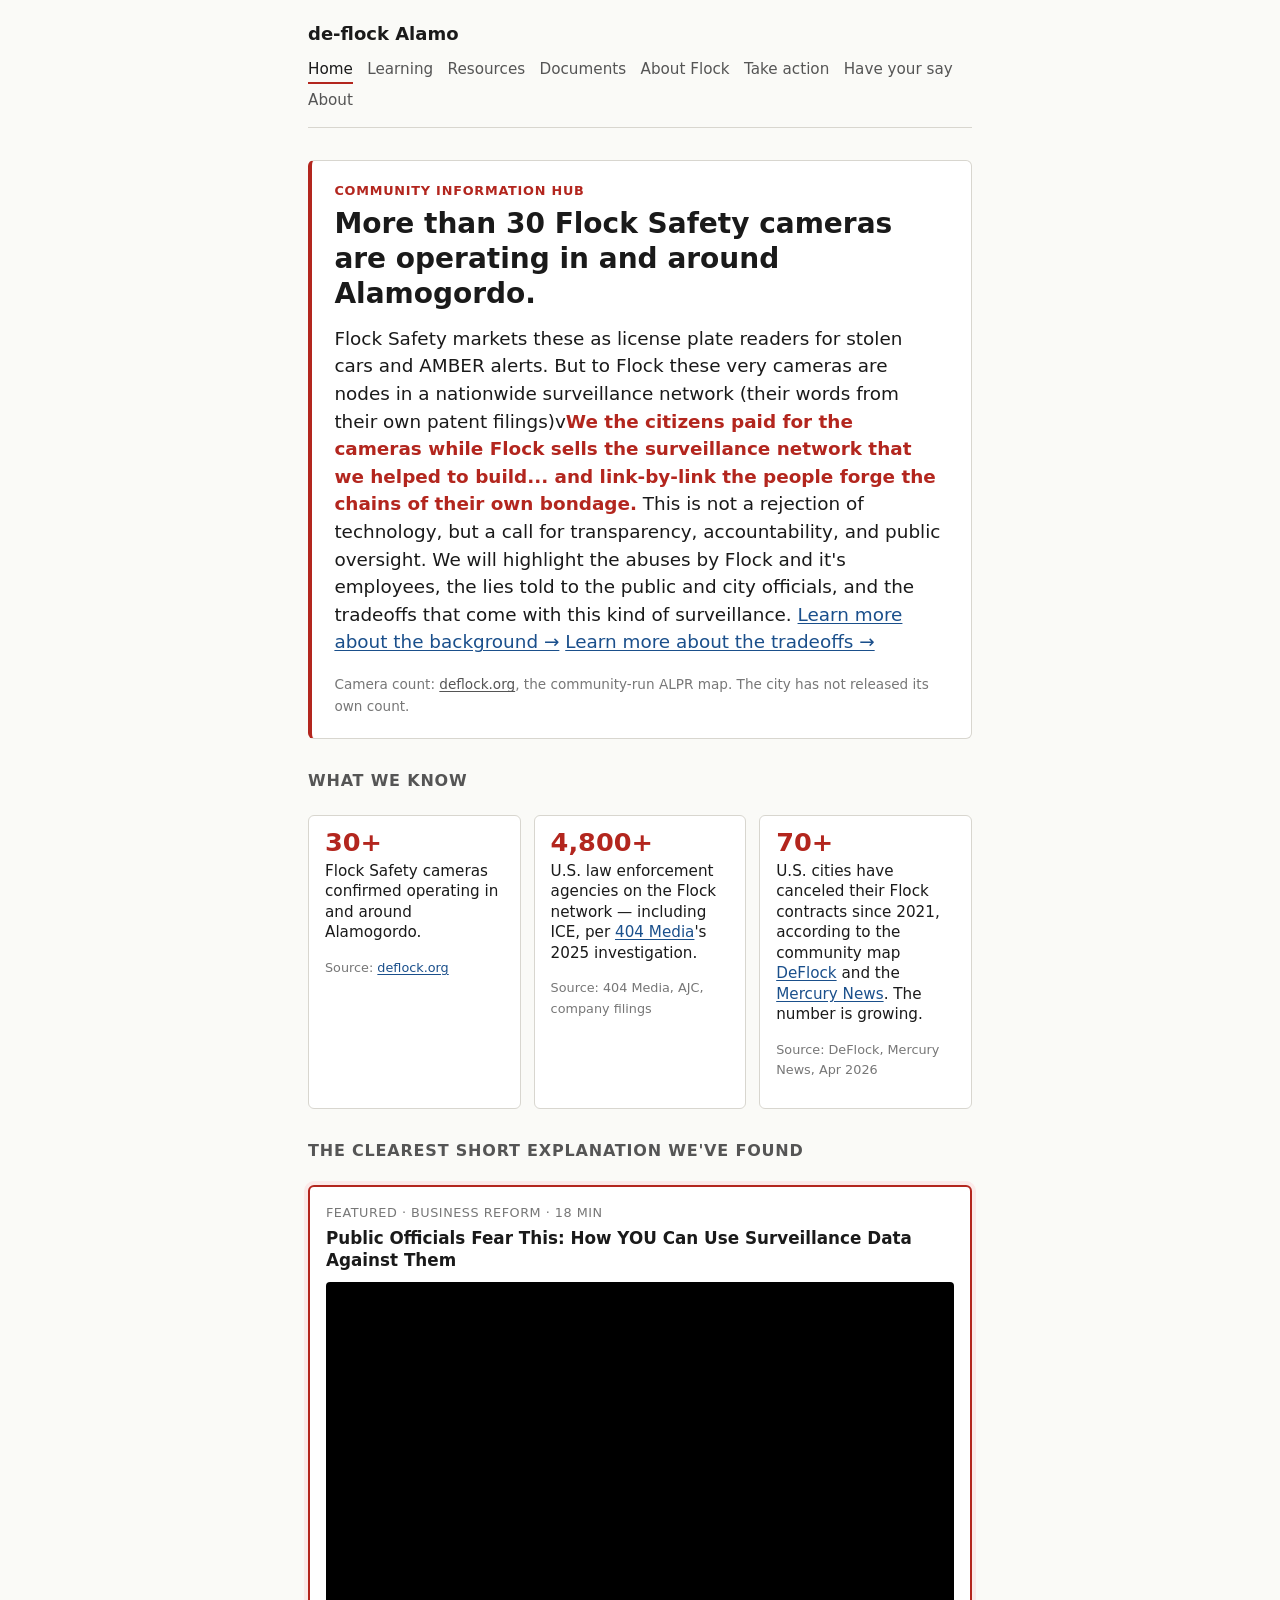
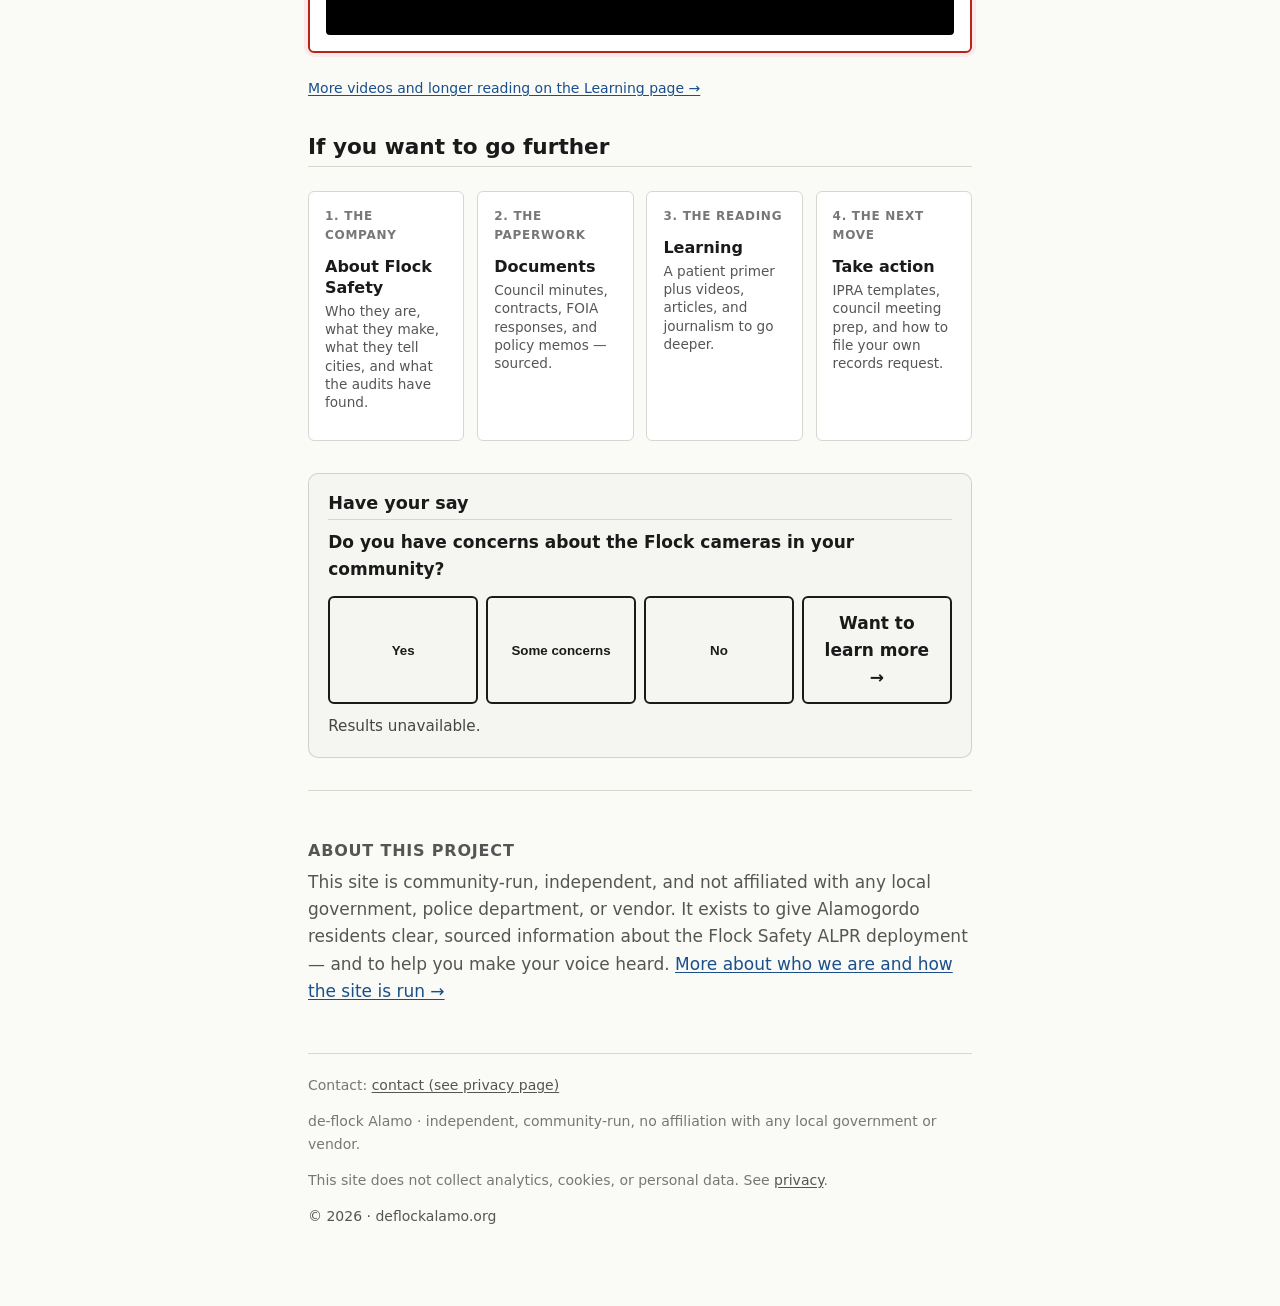
==== index.html @ dd57418f "reworded the intro." ====
<!doctype html>
<html lang="en">
<head>
  <meta charset="utf-8">
  <meta name="viewport" content="width=device-width, initial-scale=1">
  <title data-default="Home">Home</title>
  <meta name="description" content="More than 30 Flock Safety license plate reader cameras are operating in and around Alamogordo, NM. Here's what that means — and what you can do about it.">
  <meta name="color-scheme" content="light dark">
  <meta name="robots" content="index, follow">
  <meta property="og:title" content="Flock ALPRs in Alamogordo — what you should know">
  <meta property="og:description" content="More than 30 Flock Safety license plate reader cameras are operating in and around Alamogordo. Here's what that means, what the city hasn't told us, and what residents can do.">
  <meta property="og:type" content="website">
  <link rel="stylesheet" href="assets/style.css">
  <link rel="icon" href="data:image/svg+xml,%3Csvg xmlns='http://www.w3.org/2000/svg' viewBox='0 0 64 64'%3E%3Crect width='64' height='64' rx='10' fill='%23b3261e'/%3E%3Ctext x='32' y='44' text-anchor='middle' font-family='system-ui' font-size='38' font-weight='700' fill='white'%3ED%3C/text%3E%3C/svg%3E">
  <style>
    /* --- Home page primer styles ---------------------------------------- */
    .lede {
      font-size: 1.15rem;
      line-height: 1.5;
      max-width: 38rem;
      color: var(--fg);
    }
    .lede strong { color: var(--accent); }
    .src-note {
      font-size: 0.85rem;
      color: var(--fg-faint);
      margin-top: 0.3rem;
    }
    .src-note a { color: var(--fg-muted); }

    /* Tradeoff block — the two-sentence point of view */
    .tradeoff {
      border-left: 4px solid var(--accent);
      background: var(--accent-bg);
      padding: 1rem 1.2rem;
      margin: 1.6rem 0;
      max-width: 42rem;
      border-radius: 0 var(--radius) var(--radius) 0;
    }
    .tradeoff p { margin: 0 0 0.6rem; }
    .tradeoff p:last-child { margin-bottom: 0; }

    /* Facts strip — 3 small cards with one number/fact each */
    .facts {
      display: grid;
      grid-template-columns: 1fr;
      gap: 0.8rem;
      margin: 1.5rem 0 2rem;
    }
    @media (min-width: 48rem) {
      .facts { grid-template-columns: repeat(3, 1fr); }
    }
    .fact {
      border: 1px solid var(--border);
      border-radius: var(--radius);
      padding: 0.9rem 1rem;
      background: var(--bg-elev);
    }
    .fact .num {
      font-size: 1.6rem;
      font-weight: 700;
      color: var(--accent);
      line-height: 1;
      margin: 0 0 0.3rem;
      font-variant-numeric: tabular-nums;
    }
    .fact .label {
      font-size: 0.95rem;
      line-height: 1.35;
    }
    .fact .src {
      font-size: 0.8rem;
      color: var(--fg-faint);
      margin-top: 0.3rem;
    }

    /* Featured video */
    .featured-video {
      background: var(--bg-elev);
      border: 2px solid var(--accent);
      border-radius: var(--radius);
      padding: 1rem;
      box-shadow: 0 0 0 4px var(--accent-bg);
      margin: 1.5rem 0;
      max-width: 50rem;
    }
    .featured-video .meta {
      font-size: 0.8rem;
      color: var(--fg-faint);
      text-transform: uppercase;
      letter-spacing: 0.04em;
      margin: 0 0 0.3rem;
    }
    .featured-video h3 {
      margin: 0 0 0.6rem;
      font-size: 1.05rem;
      line-height: 1.3;
    }
    .embed {
      position: relative;
      width: 100%;
      padding-top: 56.25%; /* 16:9 */
      background: #000;
      border-radius: 4px;
      overflow: hidden;
    }
    .embed iframe {
      position: absolute;
      inset: 0;
      width: 100%;
      height: 100%;
      border: 0;
    }

    /* "If you want to go further" 4-link strip */
    .next-steps {
      display: grid;
      grid-template-columns: 1fr;
      gap: 0.8rem;
      margin: 1.5rem 0 0.5rem;
    }
    @media (min-width: 48rem) {
      .next-steps { grid-template-columns: repeat(2, 1fr); }
      @media (min-width: 64rem) {
        .next-steps { grid-template-columns: repeat(4, 1fr); }
      }
    }
    .next-step {
      display: block;
      padding: 0.9rem 1rem;
      border: 1px solid var(--border);
      border-radius: var(--radius);
      background: var(--bg-elev);
      text-decoration: none;
      color: var(--fg);
    }
    .next-step:hover {
      border-color: var(--accent);
      background: var(--accent-bg);
    }
    .next-step .step-num {
      font-size: 0.75rem;
      color: var(--fg-faint);
      text-transform: uppercase;
      letter-spacing: 0.06em;
      font-weight: 600;
    }
    .next-step .step-title {
      font-size: 1rem;
      font-weight: 600;
      margin: 0.2rem 0 0.2rem;
      line-height: 1.3;
    }
    .next-step .step-desc {
      font-size: 0.85rem;
      color: var(--fg-muted);
      line-height: 1.35;
    }
  </style>
</head>
<body>
  <a href="#main" class="skip-link">Skip to content</a>
  <div class="site">
    <header class="site-header" id="site-header"></header>

    <main id="main">

      <section class="hero" aria-labelledby="hero-h">
        <p class="eyebrow" data-cfg="heroEyebrow">Community information hub</p>
        <h1 id="hero-h">More than 30 Flock Safety cameras are operating in and around Alamogordo.</h1>
        <p class="lede">
          Flock Safety markets these as license plate readers for stolen cars and AMBER alerts.
          But to Flock these very cameras are nodes in a nationwide surveillance network (their words from their own
          patent filings)v<strong>We the citizens paid for the cameras while Flock sells the surveillance network that
          we helped to build... and link-by-link the people forge the chains of their own bondage.</strong>
          This is not a rejection of technology, but a call for transparency, accountability, and public oversight. 
          We will highlight the abuses by Flock and it's employees, the lies told to the public and city officials, 
          and the tradeoffs that come with this kind of surveillance. <a href="learning.html">Learn more about the 
          background &rarr;</a>
          <a href="tradeoff.html">Learn more about the tradeoffs &rarr;</a>
        </p>
        <p class="src-note">
          Camera count: <a href="https://deflock.org/" rel="noopener">deflock.org</a>,
          the community-run ALPR map. The city has not released its own count.
        </p>
      </section>

      <section aria-labelledby="facts-h" style="margin-top:1.5rem">
        <h2 id="facts-h" style="font-size:1rem; text-transform:uppercase; letter-spacing:0.05em; color:var(--fg-muted); border:none; padding:0">What we know</h2>
        <div class="facts">
          <div class="fact">
            <p class="num">30+</p>
            <p class="label">Flock Safety cameras confirmed operating in and around Alamogordo.</p>
            <p class="src">Source: <a href="https://deflock.org/" rel="noopener">deflock.org</a></p>
          </div>
          <div class="fact">
            <p class="num">4,800+</p>
            <p class="label">U.S. law enforcement agencies on the Flock network — including ICE, per <a href="https://www.404media.co/" rel="noopener">404 Media</a>'s 2025 investigation.</p>
            <p class="src">Source: 404 Media, AJC, company filings</p>
          </div>
          <div class="fact">
            <p class="num">70+</p>
            <p class="label">U.S. cities have canceled their Flock contracts since 2021, according to the community map <a href="https://deflock.org/" rel="noopener">DeFlock</a> and the <a href="https://www.mercurynews.com/2026/04/22/alameda-county-supervisors-ok-contract-with-flock/" rel="noopener">Mercury News</a>. The number is growing.</p>
            <p class="src">Source: DeFlock, Mercury News, Apr 2026</p>
          </div>
        </div>
      </section>

      <section aria-labelledby="video-h">
        <h2 id="video-h" style="font-size:1rem; text-transform:uppercase; letter-spacing:0.05em; color:var(--fg-muted); border:none; padding:0">The clearest short explanation we've found</h2>
        <div class="featured-video">
          <p class="meta">Featured &middot; Business Reform &middot; 18 min</p>
          <h3>Public Officials Fear This: How YOU Can Use Surveillance Data Against Them</h3>
          <div class="embed">
            <iframe
              src="https://www.youtube-nocookie.com/embed/ZMWRFjB-3UE"
              title="Public Officials Fear This: How YOU Can Use Surveillance Data Against Them"
              loading="lazy"
              referrerpolicy="strict-origin-when-cross-origin"
              allow="accelerometer; clipboard-write; encrypted-media; gyroscope; picture-in-picture"
              allowfullscreen></iframe>
          </div>
        </div>
        <p class="small" style="margin-top:0.6rem">
          <a href="learning.html">More videos and longer reading on the Learning page &rarr;</a>
        </p>
      </section>

      <section aria-labelledby="next-h" style="margin-top:2rem">
        <h2 id="next-h">If you want to go further</h2>
        <div class="next-steps">

          <a class="next-step" href="flock.html">
            <p class="step-num">1. The company</p>
            <p class="step-title">About Flock Safety</p>
            <p class="step-desc">Who they are, what they make, what they tell cities, and what the audits have found.</p>
          </a>

          <a class="next-step" href="documents.html">
            <p class="step-num">2. The paperwork</p>
            <p class="step-title">Documents</p>
            <p class="step-desc">Council minutes, contracts, FOIA responses, and policy memos &mdash; sourced.</p>
          </a>

          <a class="next-step" href="learning.html">
            <p class="step-num">3. The reading</p>
            <p class="step-title">Learning</p>
            <p class="step-desc">A patient primer plus videos, articles, and journalism to go deeper.</p>
          </a>

          <a class="next-step" href="take-action.html">
            <p class="step-num">4. The next move</p>
            <p class="step-title">Take action</p>
            <p class="step-desc">IPRA templates, council meeting prep, and how to file your own records request.</p>
          </a>

        </div>
      </section>

      <section class="quick-poll" aria-labelledby="poll-h" style="padding:1.2rem 1.2rem;margin:2rem 0 1.5rem;border:1px solid rgba(127,127,127,0.3);border-radius:10px;background:rgba(127,127,127,0.04)">
        <h2 id="poll-h" style="margin-top:0; font-size:1.1rem">Have your say</h2>
        <p style="margin:0.4rem 0 0.8rem"><strong>Do you have concerns about the Flock cameras in your community?</strong></p>
        <div id="home-poll" style="display:grid;gap:0.5rem;grid-template-columns:repeat(auto-fit,minmax(140px,1fr));margin:0.6rem 0">
          <button type="button" data-answer="yes"   style="padding:0.7rem 0.8rem;font-weight:600;border:2px solid currentColor;background:transparent;color:inherit;border-radius:6px;cursor:pointer">Yes</button>
          <button type="button" data-answer="some"  style="padding:0.7rem 0.8rem;font-weight:600;border:2px solid currentColor;background:transparent;color:inherit;border-radius:6px;cursor:pointer">Some concerns</button>
          <button type="button" data-answer="no"    style="padding:0.7rem 0.8rem;font-weight:600;border:2px solid currentColor;background:transparent;color:inherit;border-radius:6px;cursor:pointer">No</button>
          <a href="learning.html" style="padding:0.7rem 0.8rem;font-weight:600;border:2px solid currentColor;background:transparent;color:inherit;border-radius:6px;text-align:center;text-decoration:none;display:flex;align-items:center;justify-content:center">Want to learn more &rarr;</a>
        </div>
        <p id="home-poll-confirm" hidden style="padding:0.5rem 0.8rem;border-radius:6px;background:rgba(127,255,127,0.08);border:1px solid rgba(127,255,127,0.3);margin:0.6rem 0">
          Thanks &mdash; counted. <a href="survey.html#standing">Add your name to the Community Standing</a>.
        </p>
        <p id="home-poll-tally" style="font-size:0.95rem;opacity:0.8;margin:0.4rem 0 0">Loading results&hellip;</p>
      </section>

      <section aria-labelledby="about-h" style="margin-top:2rem; padding-top:1.5rem; border-top:1px solid var(--border)">
        <h2 id="about-h" style="font-size:1rem; text-transform:uppercase; letter-spacing:0.05em; color:var(--fg-muted); border:none; padding:0">About this project</h2>
        <p style="max-width:42rem; color:var(--fg-muted)">
          This site is community-run, independent, and not affiliated with any local government,
          police department, or vendor. It exists to give Alamogordo residents clear, sourced
          information about the Flock Safety ALPR deployment &mdash; and to help you make your
          voice heard. <a href="about.html">More about who we are and how the site is run &rarr;</a>
        </p>
      </section>

    </main>

    <footer class="site-footer" id="site-footer"></footer>
  </div>

  <script src="_config.js"></script>
  <script src="assets/layout.js"></script>
  <script>
    // Fill in [data-cfg] placeholders from SITE_CONFIG
    document.addEventListener("DOMContentLoaded", function () {
      var C = window.SITE_CONFIG || {};
      document.querySelectorAll("[data-cfg]").forEach(function (el) {
        var key = el.getAttribute("data-cfg");
        if (C[key] != null) el.textContent = C[key];
      });

      // Inline quick-poll wiring (mirrors survey.html)
      var grid = document.getElementById("home-poll");
      var conf = document.getElementById("home-poll-confirm");
      var tally = document.getElementById("home-poll-tally");
      if (grid) {
        grid.addEventListener("click", function (ev) {
          var btn = ev.target.closest("button[data-answer]");
          if (!btn) return;
          var answer = btn.getAttribute("data-answer");
          var btns = grid.querySelectorAll("button");
          for (var i = 0; i < btns.length; i++) {
            btns[i].disabled = true;
            if (btns[i] === btn) btns[i].style.fontWeight = "800";
          }
          fetch("/api/community/survey", {
            method: "POST",
            headers: { "Content-Type": "application/json" },
            body: JSON.stringify({ answer: answer, source: "home-poll" }),
          }).then(function (res) {
            if (!res.ok) throw new Error("HTTP " + res.status);
            conf.hidden = false;
            return fetch("/api/community/counts");
          }).then(function (r) { return r.ok ? r.json() : null; })
            .then(function (c) {
              if (!c) { tally.textContent = "Results unavailable."; return; }
              tally.innerHTML =
                "<strong>" + c.survey_total + "</strong> people have weighed in so far &mdash; " +
                c.survey_yes + " yes, " + c.survey_some + " some concerns, " + c.survey_no + " no. " +
                "<a href=\"learning.html\">Want to learn more? Read the background &rarr;</a> " +
                "&middot; <a href=\"survey.html#standing\">Add your name to the Community Standing (" + c.standing_total + ")</a>.";
            })
            .catch(function () {
              conf.hidden = false;
              conf.innerHTML = "Could not record your answer. Please refresh and try again, or <a href=\"survey.html\">go to the full survey page</a>.";
              conf.style.background = "rgba(255, 80, 80, 0.1)";
            });
        });

        // Initial tally load
        fetch("/api/community/counts?_=" + Date.now())
          .then(function (r) { return r.ok ? r.json() : null; })
          .then(function (c) {
            if (!c) { tally.textContent = "Results unavailable."; return; }
            tally.innerHTML =
              "<strong>" + c.survey_total + "</strong> people have weighed in so far &mdash; " +
              c.survey_yes + " yes, " + c.survey_some + " some concerns, " + c.survey_no + " no. " +
              "<a href=\"learning.html\">Want to learn more? Read the background &rarr;</a> " +
              "&middot; <a href=\"survey.html#standing\">Add your name to the Community Standing (" + c.standing_total + ")</a>.";
            console.log("[home tally loaded]", c);
          })
          .catch(function (e) { console.warn("[home tally load failed]", e); tally.textContent = "Results unavailable."; });
      }
    });
  </script>
</body>
</html>
---- assets/style.css ----
/* Deflock Alamo — site styles
   Plain CSS, no build step. Mobile-first. Accessible. Light/dark by system. */

:root {
  --bg: #fafaf7;
  --bg-elev: #ffffff;
  --fg: #1a1a1a;
  --fg-muted: #555;
  --fg-faint: #777;
  --border: #d8d6cf;
  --border-strong: #b8b6ae;
  --accent: #b3261e;          /* deep red, civic, not alarming */
  --accent-bg: #fbeae9;
  --link: #1a4f8b;
  --link-hover: #b3261e;
  --warn-bg: #fff8e1;
  --warn-border: #f0c75e;
  --max-width: 44rem;
  --radius: 6px;
  --font-sans: ui-sans-serif, system-ui, -apple-system, "Segoe UI", Roboto, "Helvetica Neue", Arial, sans-serif;
  --font-serif: ui-serif, Georgia, Cambria, "Times New Roman", Times, serif;
  --font-mono: ui-monospace, SFMono-Regular, Menlo, Consolas, monospace;
}

@media (prefers-color-scheme: dark) {
  :root {
    --bg: #14130f;
    --bg-elev: #1c1b17;
    --fg: #f1efe9;
    --fg-muted: #b6b3a8;
    --fg-faint: #888578;
    --border: #2f2d28;
    --border-strong: #4a4842;
    --accent: #ff7a72;
    --accent-bg: #3a1e1c;
    --link: #8bb8f0;
    --link-hover: #ff7a72;
    --warn-bg: #2b2410;
    --warn-border: #6b5418;
  }
}

* { box-sizing: border-box; }

html {
  -webkit-text-size-adjust: 100%;
  text-size-adjust: 100%;
}

body {
  margin: 0;
  background: var(--bg);
  color: var(--fg);
  font-family: var(--font-sans);
  font-size: 1.0625rem;
  line-height: 1.6;
  -webkit-font-smoothing: antialiased;
}

a {
  color: var(--link);
  text-decoration: underline;
  text-underline-offset: 2px;
}
a:hover, a:focus { color: var(--link-hover); }
a:focus-visible {
  outline: 2px solid var(--accent);
  outline-offset: 2px;
  border-radius: 2px;
}

/* Layout ------------------------------------------------------------------ */

.site {
  max-width: var(--max-width);
  margin: 0 auto;
  padding: 1.25rem 1.25rem 4rem;
}

header.site-header {
  border-bottom: 1px solid var(--border);
  padding-bottom: 0.75rem;
  margin-bottom: 2rem;
  display: flex;
  flex-wrap: wrap;
  align-items: baseline;
  justify-content: space-between;
  gap: 0.5rem 1rem;
}

.brand {
  font-weight: 700;
  font-size: 1.125rem;
  color: var(--fg);
  text-decoration: none;
}
.brand:hover { color: var(--accent); }

nav.primary {
  display: flex;
  flex-wrap: wrap;
  gap: 0.25rem 0.9rem;
  font-size: 0.95rem;
}
nav.primary a {
  color: var(--fg-muted);
  text-decoration: none;
  border-bottom: 2px solid transparent;
  padding-bottom: 1px;
}
nav.primary a:hover { color: var(--fg); border-bottom-color: var(--border-strong); }
nav.primary a.active { color: var(--fg); border-bottom-color: var(--accent); }

footer.site-footer {
  border-top: 1px solid var(--border);
  margin-top: 3rem;
  padding-top: 1.25rem;
  font-size: 0.875rem;
  color: var(--fg-faint);
}
footer.site-footer a { color: var(--fg-muted); }

/* Typography -------------------------------------------------------------- */

h1, h2, h3 { line-height: 1.25; margin: 1.6em 0 0.5em; }
h1 { font-size: 1.75rem; margin-top: 0.4em; }
h2 { font-size: 1.35rem; border-bottom: 1px solid var(--border); padding-bottom: 0.25em; }
h3 { font-size: 1.1rem; }
p, ul, ol { margin: 0 0 1em; }
ul, ol { padding-left: 1.4em; }
li + li { margin-top: 0.25em; }
small, .small { font-size: 0.875rem; color: var(--fg-muted); }
hr { border: 0; border-top: 1px solid var(--border); margin: 2rem 0; }
blockquote {
  margin: 1em 0;
  padding: 0.5em 1em;
  border-left: 3px solid var(--accent);
  background: var(--accent-bg);
  font-style: italic;
}
code { font-family: var(--font-mono); font-size: 0.9em; background: var(--bg-elev); padding: 0.1em 0.3em; border-radius: 3px; }

/* Components -------------------------------------------------------------- */

.callout {
  background: var(--warn-bg);
  border: 1px solid var(--warn-border);
  border-radius: var(--radius);
  padding: 0.9rem 1rem;
  margin: 1.25rem 0;
}
.callout strong { color: var(--accent); }

.card {
  background: var(--bg-elev);
  border: 1px solid var(--border);
  border-radius: var(--radius);
  padding: 1rem 1.1rem;
  margin: 0 0 1rem;
}
.card h3 { margin-top: 0.1em; }
.card .meta { font-size: 0.85rem; color: var(--fg-faint); margin-bottom: 0.4em; }
.card .source { font-size: 0.85rem; color: var(--fg-muted); }

.btn {
  display: inline-block;
  background: var(--accent);
  color: #fff;
  padding: 0.55em 1.1em;
  border-radius: var(--radius);
  text-decoration: none;
  font-weight: 600;
  border: 1px solid var(--accent);
}
.btn:hover, .btn:focus { background: #8a1d18; color: #fff; }
.btn.secondary { background: transparent; color: var(--accent); }
.btn.secondary:hover { background: var(--accent-bg); color: var(--accent); }

.hero {
  border: 1px solid var(--border);
  border-left: 4px solid var(--accent);
  background: var(--bg-elev);
  border-radius: var(--radius);
  padding: 1.25rem 1.4rem;
  margin: 0 0 2rem;
}
.hero .eyebrow {
  font-size: 0.8rem;
  letter-spacing: 0.06em;
  text-transform: uppercase;
  color: var(--accent);
  font-weight: 700;
  margin-bottom: 0.3em;
}
.hero h1 { margin-top: 0; }
.hero p:last-child { margin-bottom: 0; }

ul.plain { list-style: none; padding-left: 0; }

.doc-list li {
  display: flex;
  flex-wrap: wrap;
  gap: 0.25em 0.75em;
  align-items: baseline;
}
.doc-list .title { font-weight: 600; }
.doc-list .meta { color: var(--fg-faint); font-size: 0.85rem; }

.kbd {
  font-family: var(--font-mono);
  font-size: 0.8em;
  background: var(--bg-elev);
  border: 1px solid var(--border-strong);
  border-bottom-width: 2px;
  padding: 0.05em 0.4em;
  border-radius: 3px;
}

/* Skip link for keyboard users */
.skip-link {
  position: absolute;
  left: -9999px;
  top: 0;
  background: var(--accent);
  color: #fff;
  padding: 0.5em 0.8em;
  z-index: 100;
}
.skip-link:focus { left: 0.5rem; top: 0.5rem; }
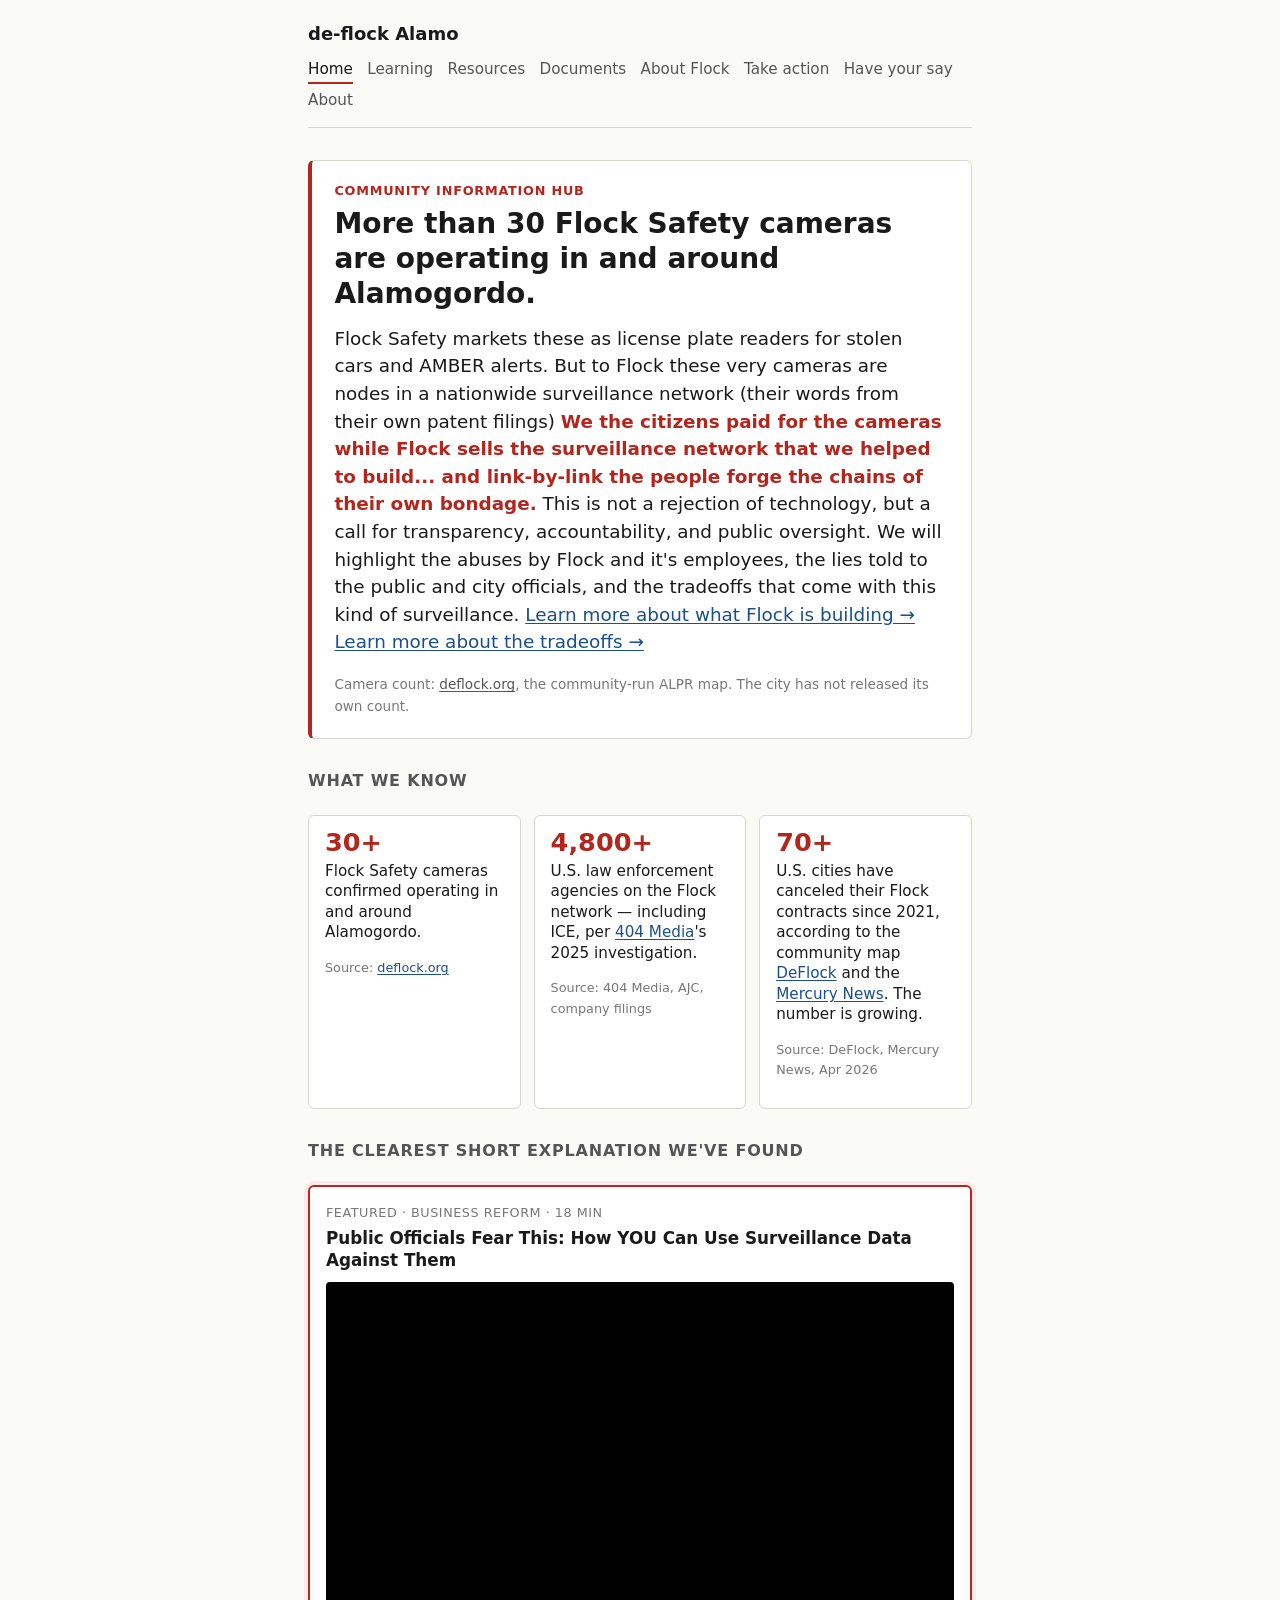
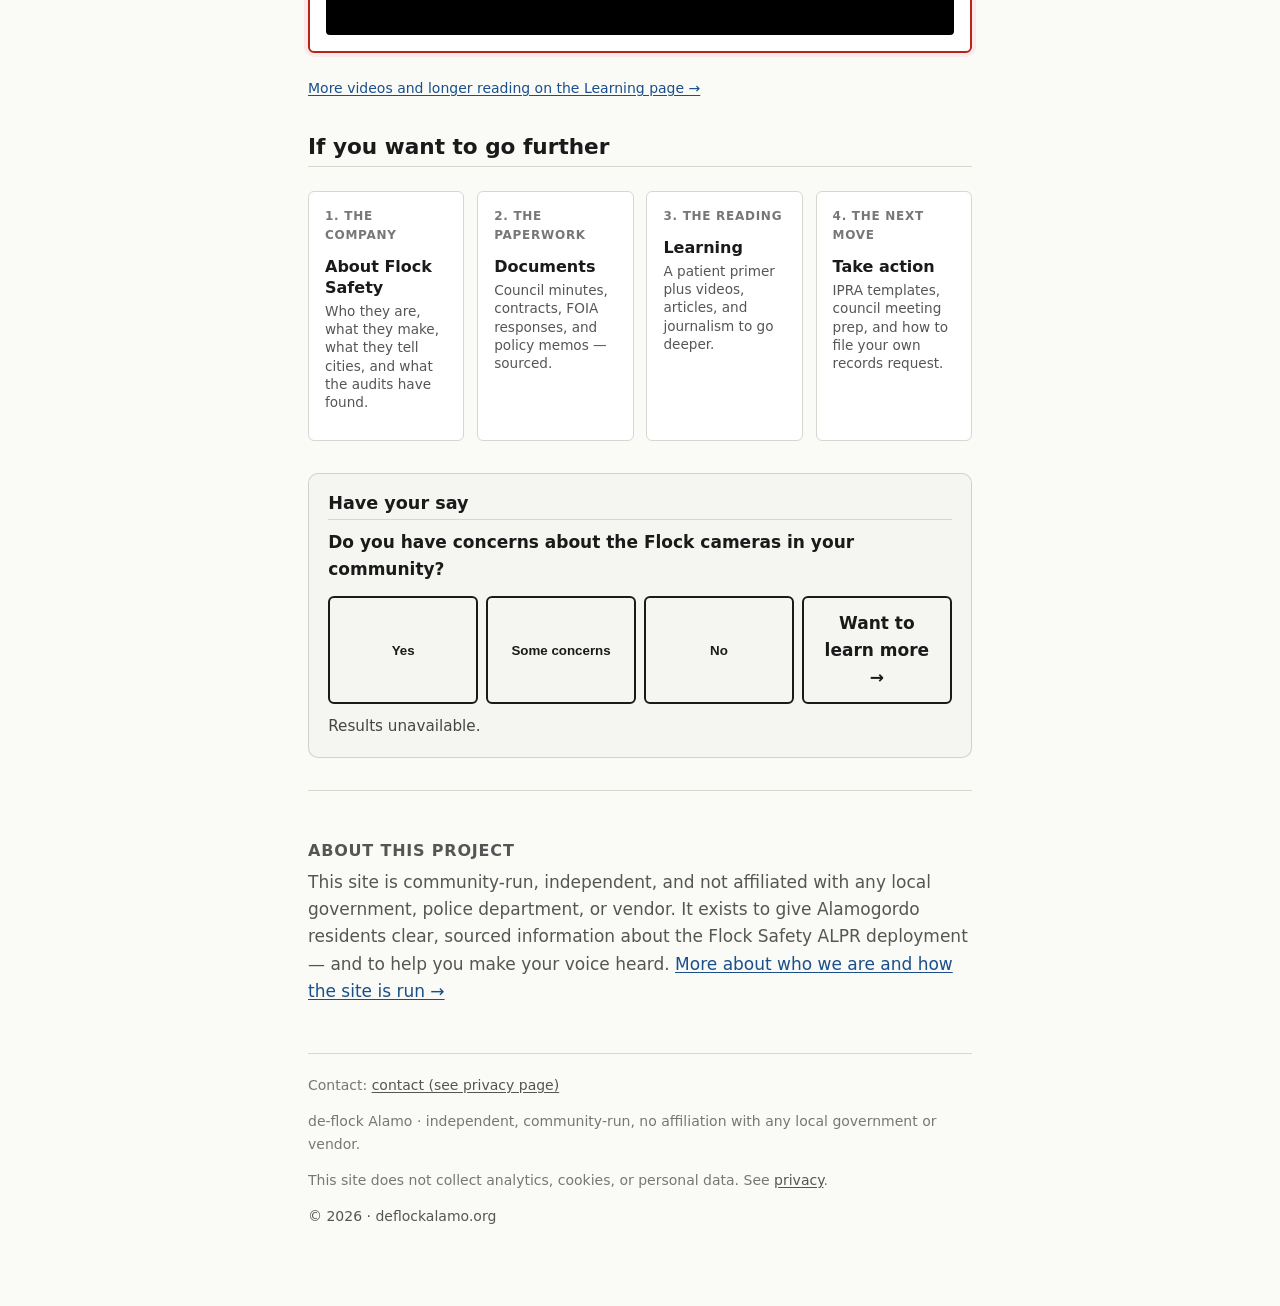
==== commit 92f4d714: "typos changed link to flock.html" ====
--- a/index.html
+++ b/index.html
@@ -171,12 +171,12 @@
         <p class="lede">
           Flock Safety markets these as license plate readers for stolen cars and AMBER alerts.
           But to Flock these very cameras are nodes in a nationwide surveillance network (their words from their own
-          patent filings)v<strong>We the citizens paid for the cameras while Flock sells the surveillance network that
+          patent filings) <strong>We the citizens paid for the cameras while Flock sells the surveillance network that
           we helped to build... and link-by-link the people forge the chains of their own bondage.</strong>
           This is not a rejection of technology, but a call for transparency, accountability, and public oversight. 
           We will highlight the abuses by Flock and it's employees, the lies told to the public and city officials, 
-          and the tradeoffs that come with this kind of surveillance. <a href="learning.html">Learn more about the 
-          background &rarr;</a>
+          and the tradeoffs that come with this kind of surveillance. <a href="lflock.html">Learn more about what
+            Flock is building &rarr;</a>
           <a href="tradeoff.html">Learn more about the tradeoffs &rarr;</a>
         </p>
         <p class="src-note">
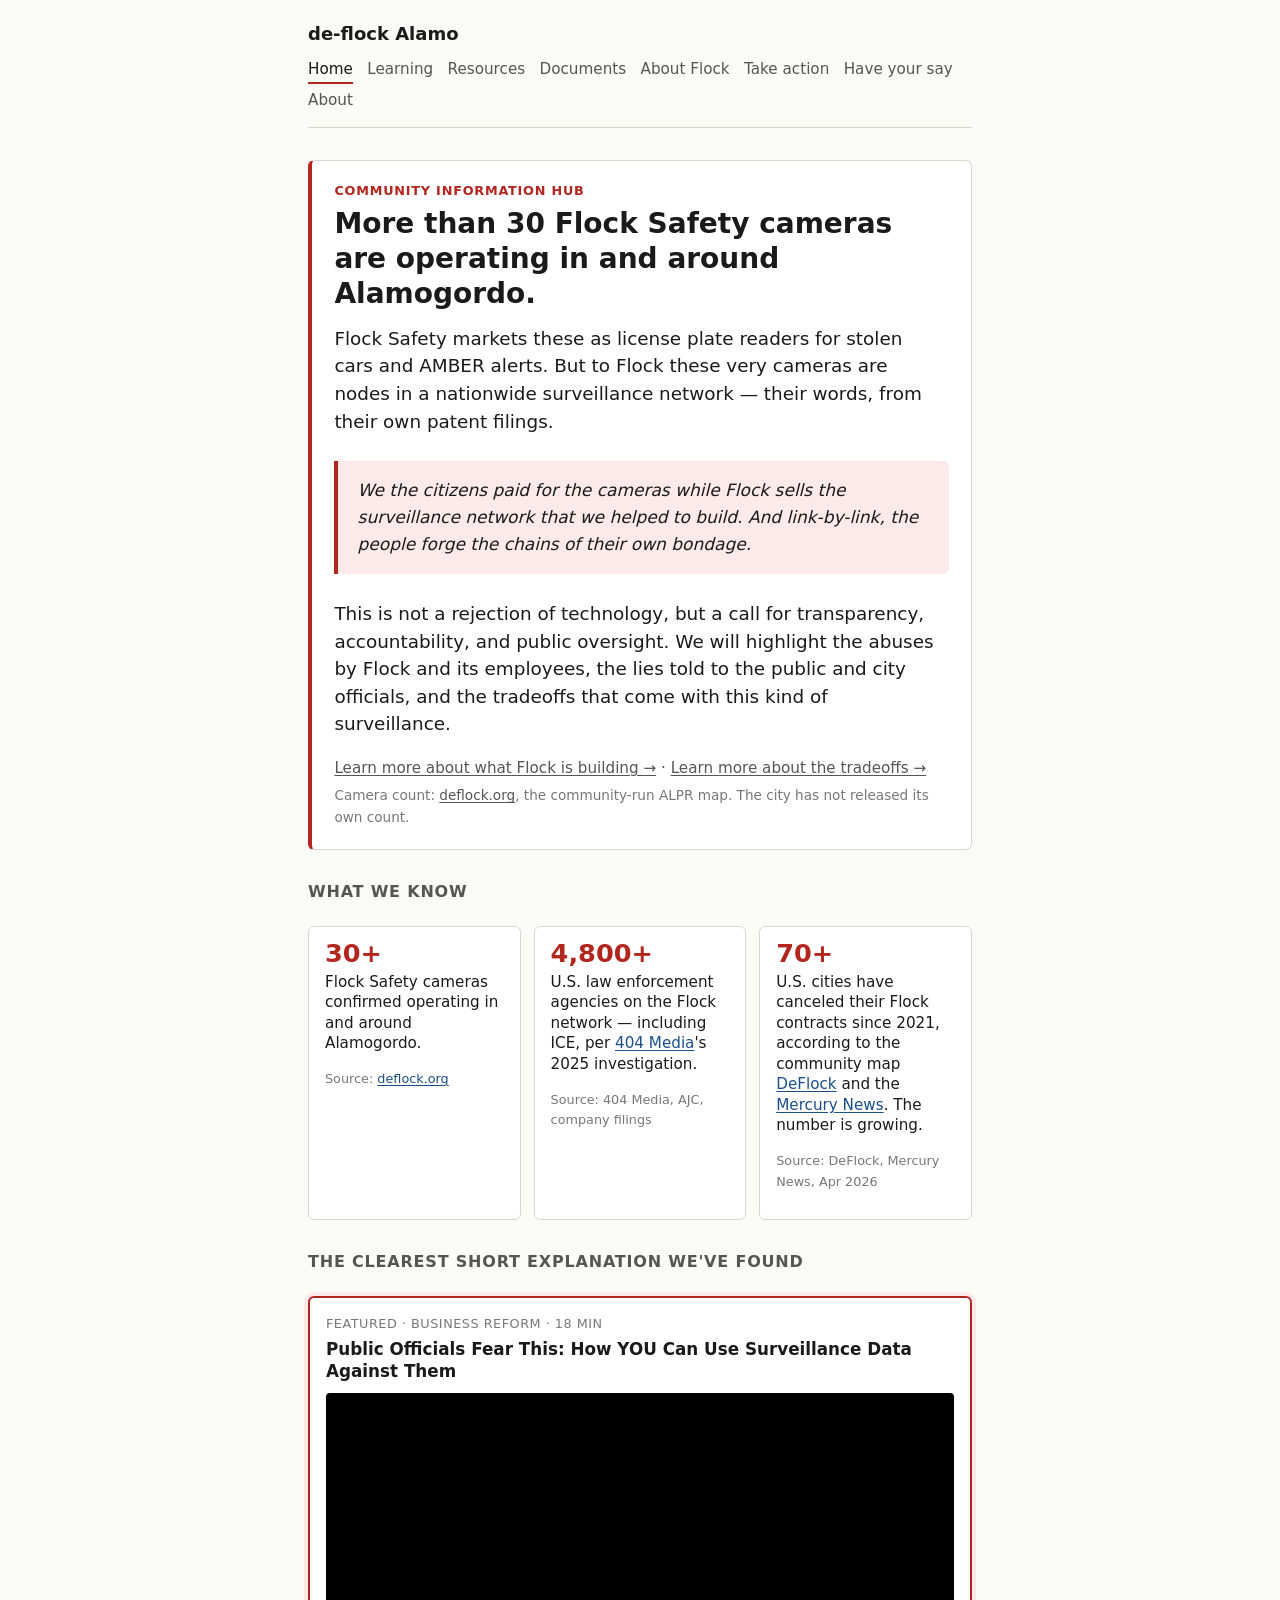
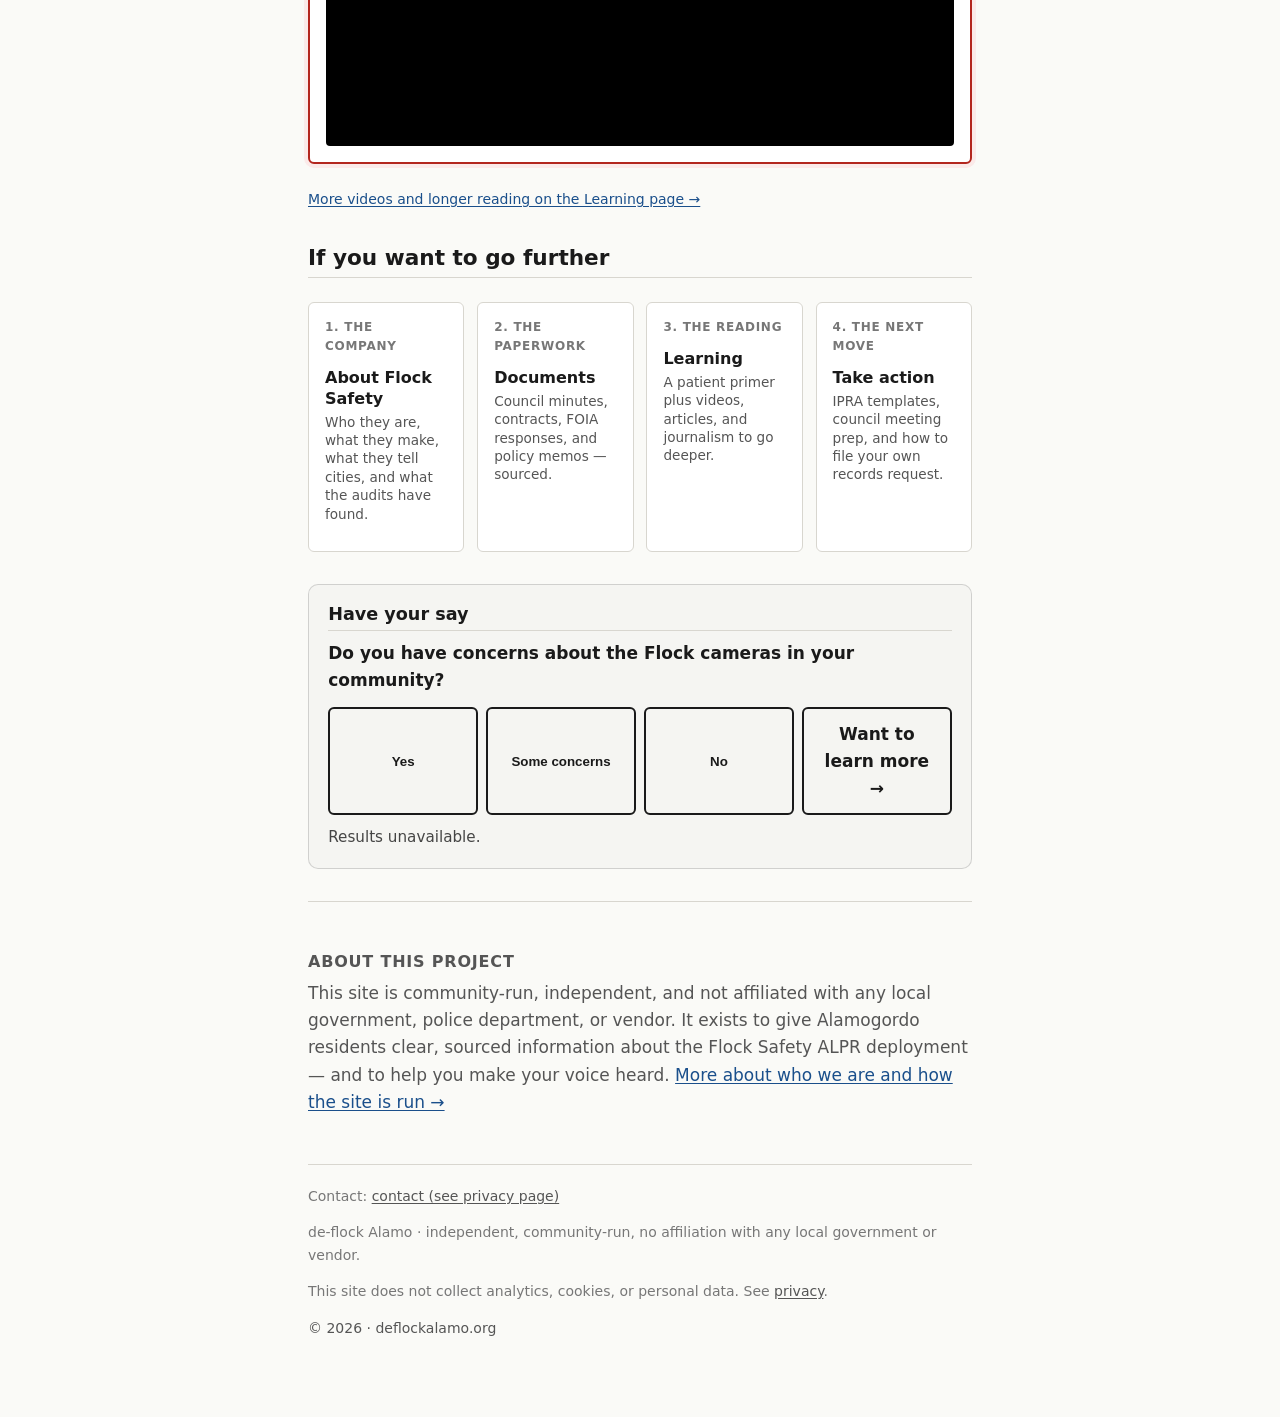
==== commit e6524065: "Home: separate the 'chains' quote into a callout block Pulled the bold 'chains of their own bondage'" ====
--- a/index.html
+++ b/index.html
@@ -112,6 +112,15 @@
       border: 0;
     }
 
+    /* "Learn more" link row after the hero text */
+    .next-links {
+      font-size: 0.95rem;
+      color: var(--fg-muted);
+      margin: 0.4rem 0 0;
+    }
+    .next-links a { color: var(--fg-muted); text-decoration: underline; }
+    .next-links a:hover { color: var(--accent); }
+
     /* "If you want to go further" 4-link strip */
     .next-steps {
       display: grid;
@@ -170,13 +179,27 @@
         <h1 id="hero-h">More than 30 Flock Safety cameras are operating in and around Alamogordo.</h1>
         <p class="lede">
           Flock Safety markets these as license plate readers for stolen cars and AMBER alerts.
-          But to Flock these very cameras are nodes in a nationwide surveillance network (their words from their own
-          patent filings) <strong>We the citizens paid for the cameras while Flock sells the surveillance network that
-          we helped to build... and link-by-link the people forge the chains of their own bondage.</strong>
-          This is not a rejection of technology, but a call for transparency, accountability, and public oversight. 
-          We will highlight the abuses by Flock and it's employees, the lies told to the public and city officials, 
-          and the tradeoffs that come with this kind of surveillance. <a href="lflock.html">Learn more about what
-            Flock is building &rarr;</a>
+          But to Flock these very cameras are nodes in a nationwide surveillance network
+          &mdash; their words, from their own patent filings.
+        </p>
+
+        <blockquote class="tradeoff">
+          <p>
+            We the citizens paid for the cameras while Flock sells the surveillance network
+            that we helped to build. And link-by-link, the people forge the chains of their own bondage.
+          </p>
+        </blockquote>
+
+        <p class="lede">
+          This is not a rejection of technology, but a call for transparency, accountability,
+          and public oversight. We will highlight the abuses by Flock and its employees,
+          the lies told to the public and city officials, and the tradeoffs that come with
+          this kind of surveillance.
+        </p>
+
+        <p class="next-links">
+          <a href="flock.html">Learn more about what Flock is building &rarr;</a>
+          &middot;
           <a href="tradeoff.html">Learn more about the tradeoffs &rarr;</a>
         </p>
         <p class="src-note">
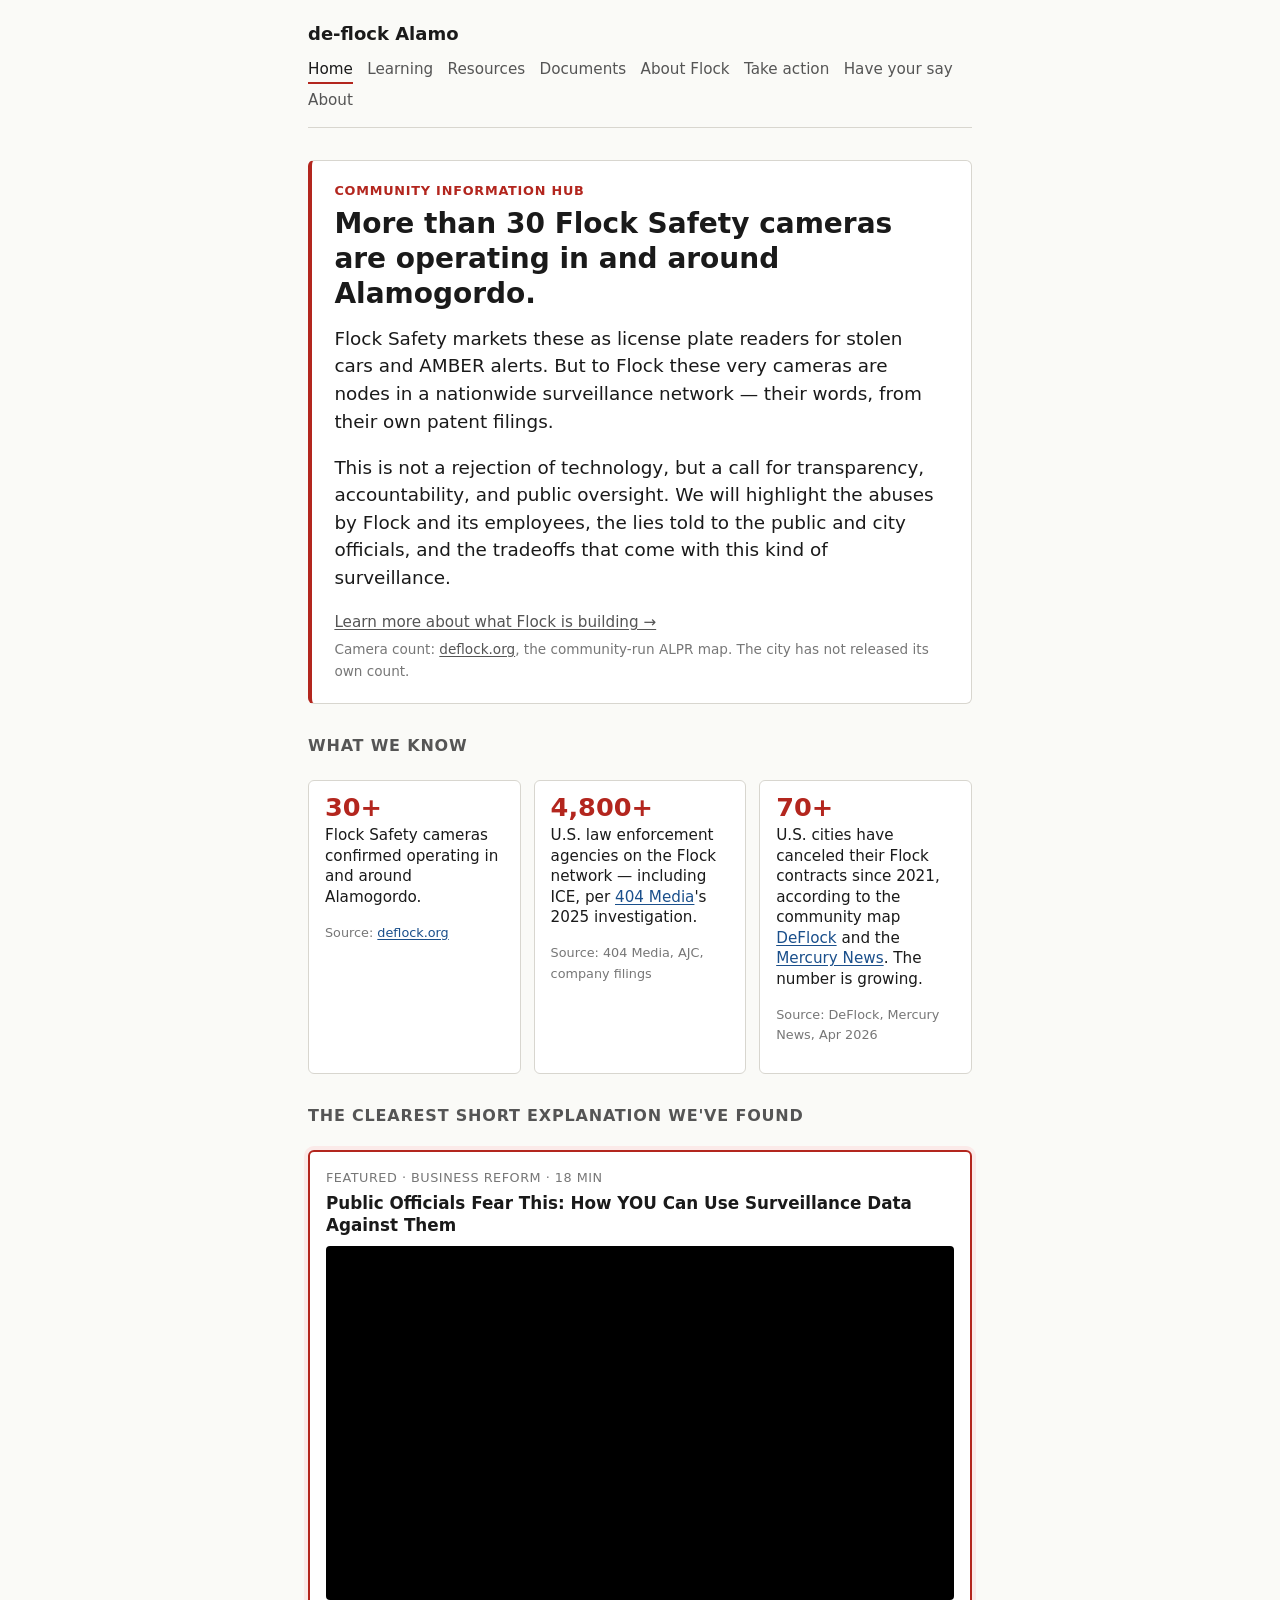
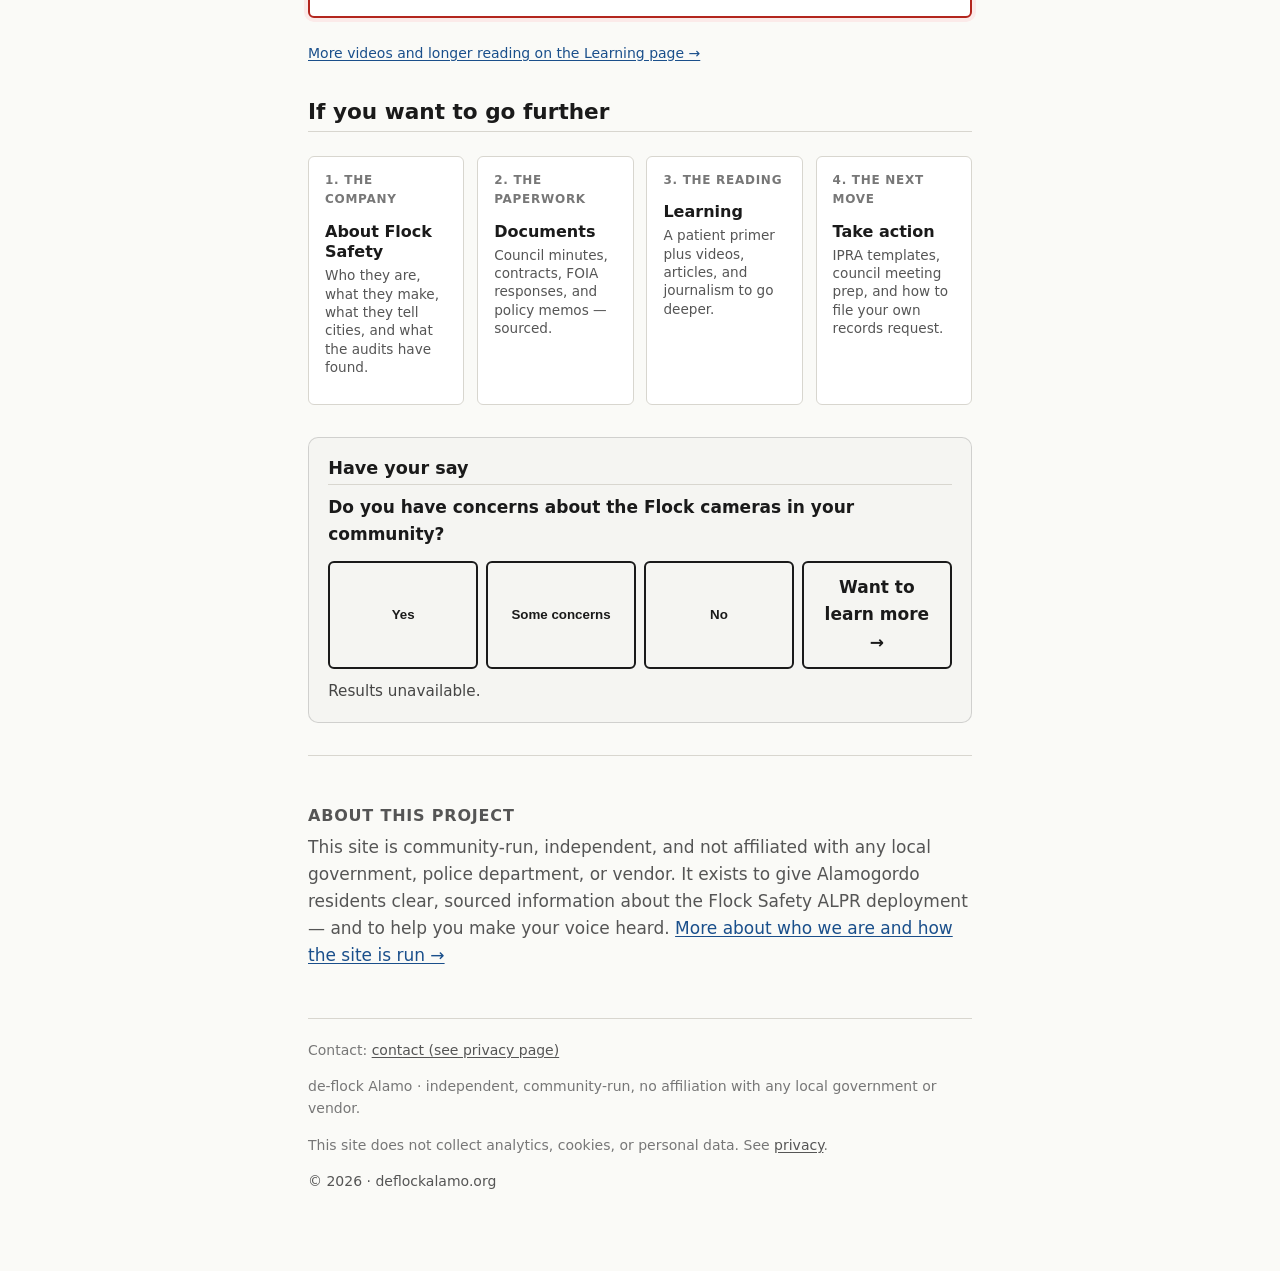
==== commit 54027097: "Pre-visitor-rush cleanup - Delete home.html (stale redirect shim; / is the real home since 107efa9) " ====
--- a/index.html
+++ b/index.html
@@ -183,13 +183,6 @@
           &mdash; their words, from their own patent filings.
         </p>
 
-        <blockquote class="tradeoff">
-          <p>
-            We the citizens paid for the cameras while Flock sells the surveillance network
-            that we helped to build. And link-by-link, the people forge the chains of their own bondage.
-          </p>
-        </blockquote>
-
         <p class="lede">
           This is not a rejection of technology, but a call for transparency, accountability,
           and public oversight. We will highlight the abuses by Flock and its employees,
@@ -199,8 +192,6 @@
 
         <p class="next-links">
           <a href="flock.html">Learn more about what Flock is building &rarr;</a>
-          &middot;
-          <a href="tradeoff.html">Learn more about the tradeoffs &rarr;</a>
         </p>
         <p class="src-note">
           Camera count: <a href="https://deflock.org/" rel="noopener">deflock.org</a>,
--- a/assets/style.css
+++ b/assets/style.css
@@ -138,6 +138,33 @@
   background: var(--accent-bg);
   font-style: italic;
 }
+.pull-quote {
+  margin: 1.75rem 0 1.75rem;
+  padding: 1.1rem 1.4rem 1rem;
+  background: var(--accent-bg);
+  border-left: 4px solid var(--accent);
+  border-radius: 0 var(--radius) var(--radius) 0;
+}
+.pull-quote blockquote {
+  margin: 0;
+  padding: 0;
+  border: 0;
+  background: transparent;
+  font-style: normal;
+  font-family: var(--font-serif);
+  font-size: 1.25rem;
+  line-height: 1.45;
+  color: var(--fg);
+}
+.pull-quote blockquote p { margin: 0; }
+.pull-quote blockquote a { font-weight: 600; }
+.pull-quote figcaption {
+  margin-top: 0.75rem;
+  font-size: 0.875rem;
+  font-style: normal;
+  color: var(--fg-muted);
+}
+.pull-quote figcaption a { font-weight: 600; }
 code { font-family: var(--font-mono); font-size: 0.9em; background: var(--bg-elev); padding: 0.1em 0.3em; border-radius: 3px; }
 
 /* Components -------------------------------------------------------------- */
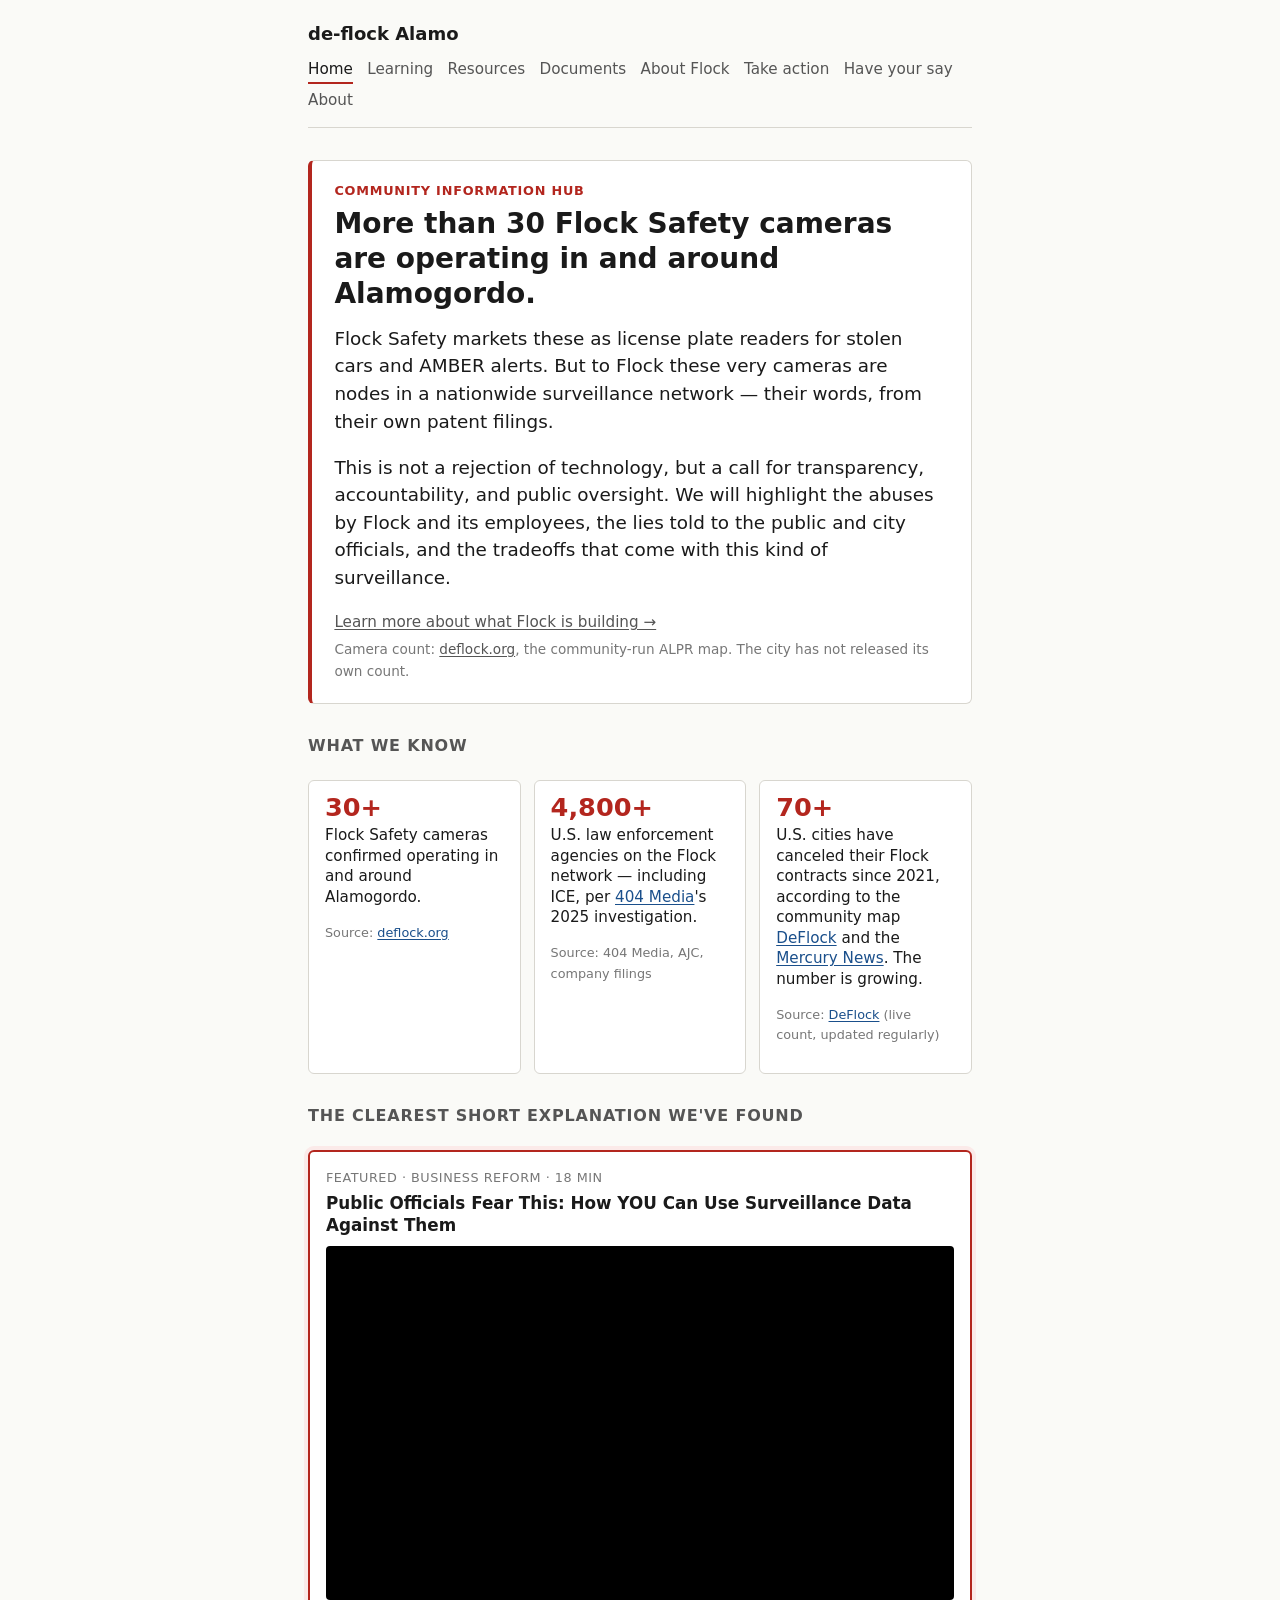
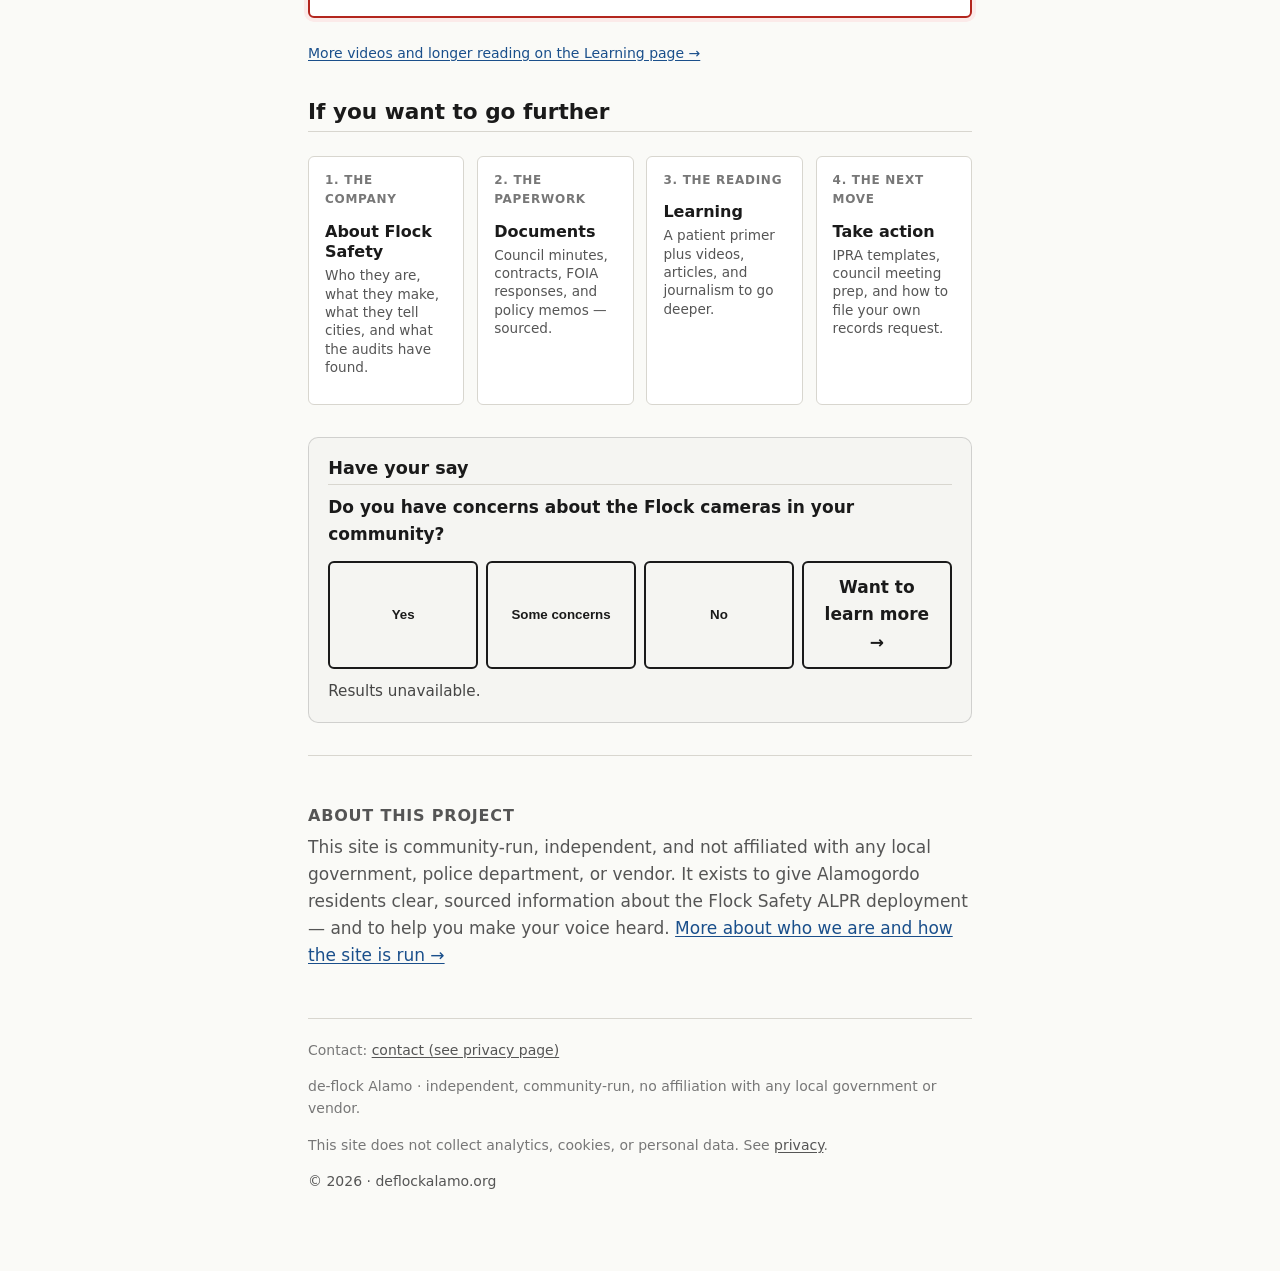
==== commit 6c2d47e2: "Wire /api/flock-stats — live wins count from deflock.org The '70+ cities have canceled Flock' box on" ====
--- a/index.html
+++ b/index.html
@@ -213,9 +213,9 @@
             <p class="src">Source: 404 Media, AJC, company filings</p>
           </div>
           <div class="fact">
-            <p class="num">70+</p>
+            <p class="num" id="wins-count">70+</p>
             <p class="label">U.S. cities have canceled their Flock contracts since 2021, according to the community map <a href="https://deflock.org/" rel="noopener">DeFlock</a> and the <a href="https://www.mercurynews.com/2026/04/22/alameda-county-supervisors-ok-contract-with-flock/" rel="noopener">Mercury News</a>. The number is growing.</p>
-            <p class="src">Source: DeFlock, Mercury News, Apr 2026</p>
+            <p class="src">Source: <a href="https://deflock.org/" rel="noopener">DeFlock</a> (live count, updated regularly)</p>
           </div>
         </div>
       </section>
@@ -364,6 +364,24 @@
           })
           .catch(function (e) { console.warn("[home tally load failed]", e); tally.textContent = "Results unavailable."; });
       }
+
+      // Live count of cities that have rejected Flock (deflock.org).
+      // Fetched from our own Worker at /api/flock-stats (which itself proxies
+      // cdn.deflock.me/alpr-counts.json with a 5-min CF edge cache). Direct
+      // fetch from cdn.deflock.me is CORS-restricted to deflock.org only —
+      // the proxy is same-origin so no CORS issue. Falls back to the static
+      // "70+" in the HTML if the upstream is unreachable.
+      var winsEl = document.getElementById("wins-count");
+      if (winsEl) {
+        fetch("/api/flock-stats", { cache: "default" })
+          .then(function (r) { return r.ok ? r.json() : null; })
+          .then(function (d) {
+            if (d && typeof d.wins === "number" && d.wins > 0) {
+              winsEl.textContent = d.wins + "+";
+            }
+          })
+          .catch(function (e) { console.warn("[wins count fetch failed]", e); });
+      }
     });
   </script>
 </body>
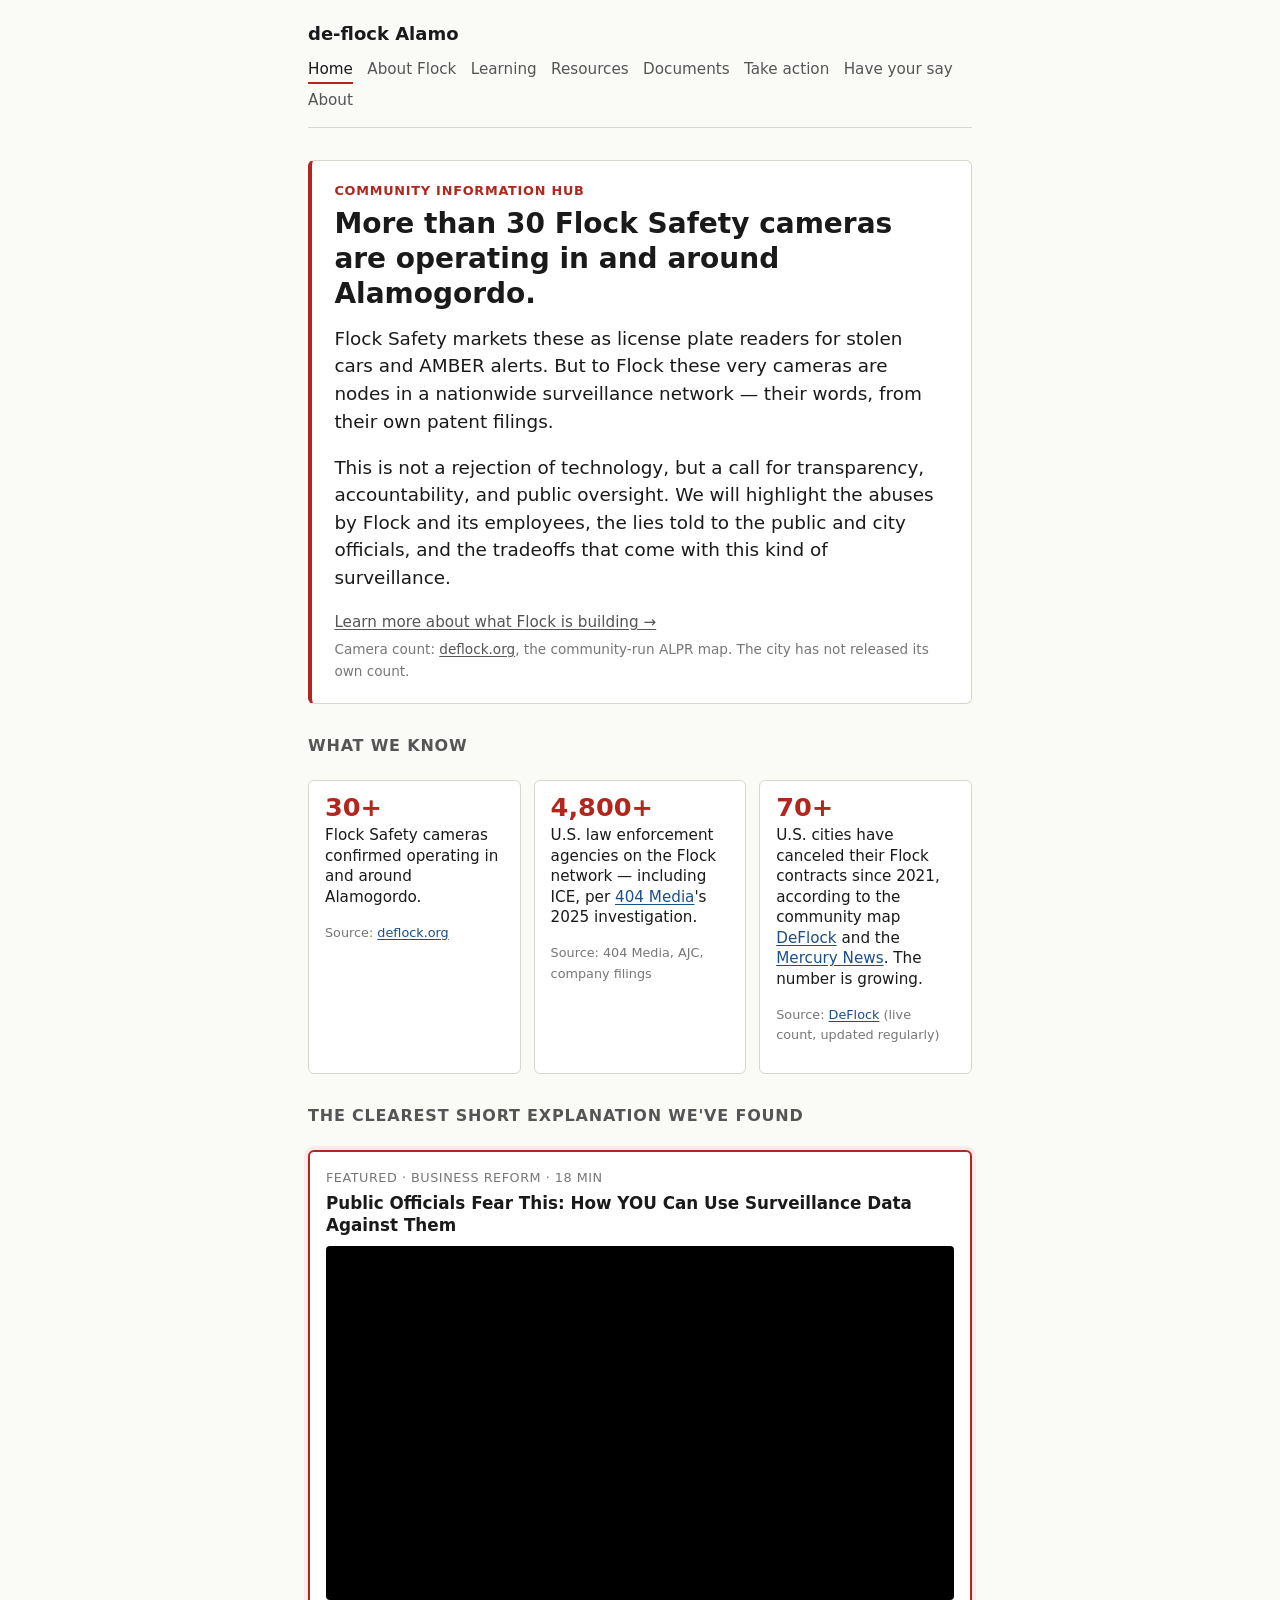
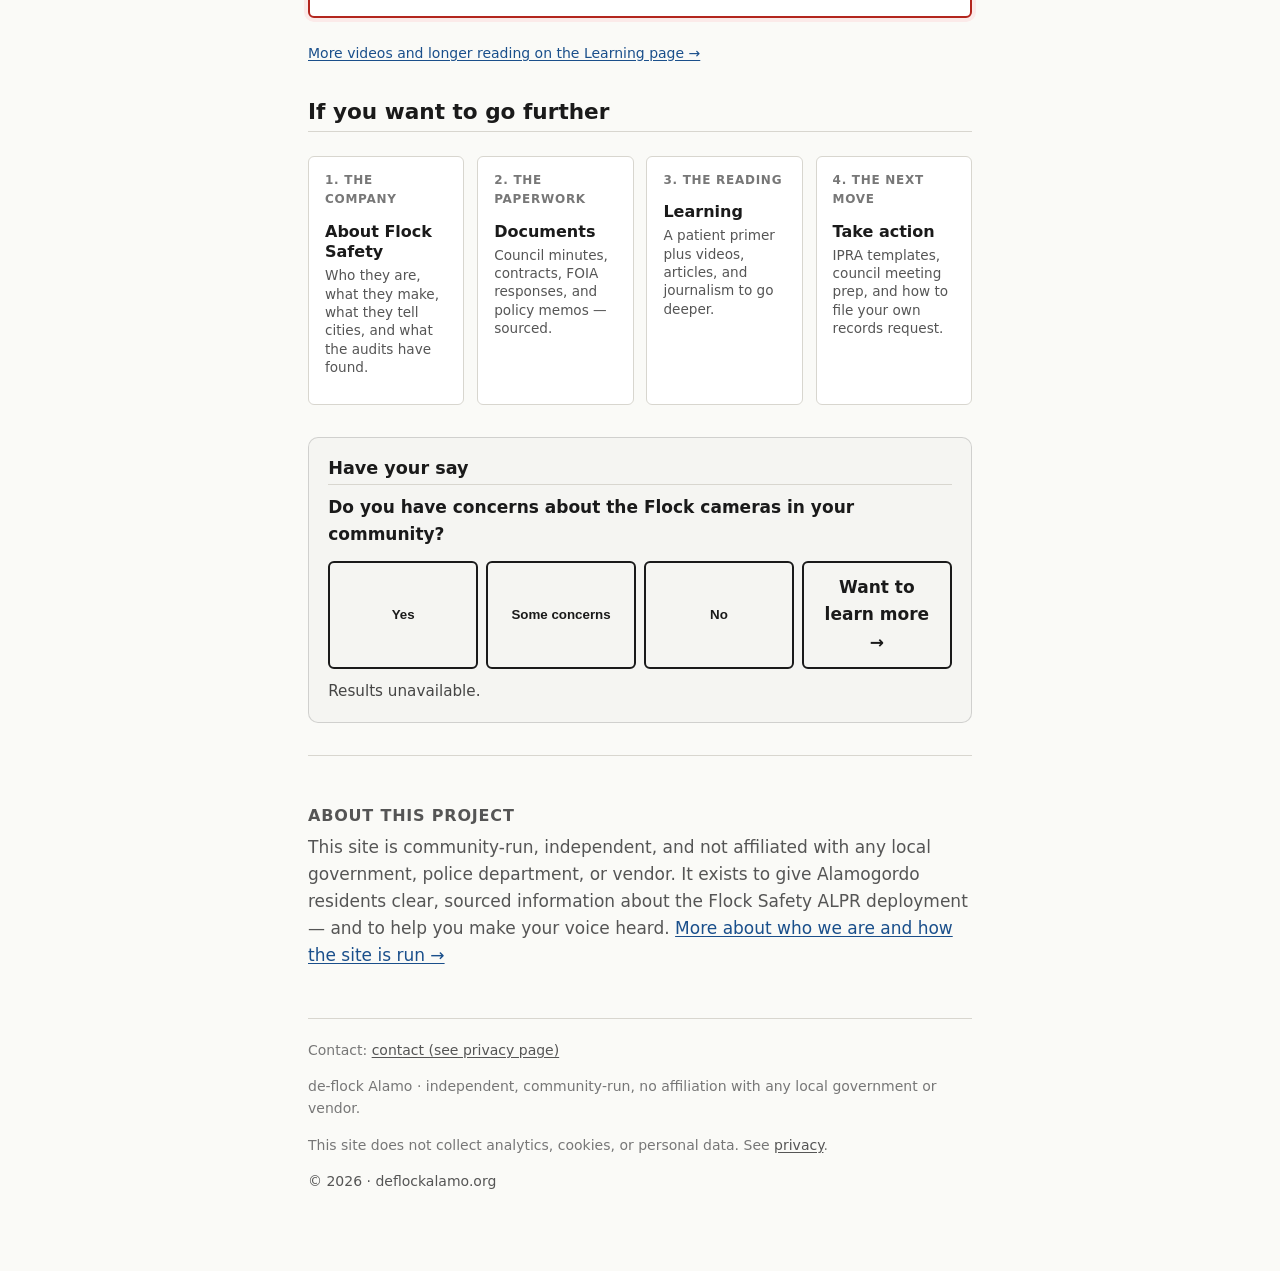
==== commit 00701e56: "Equalize home-page survey button widths The 'Have your say' quick-poll on the home page has three an" ====
--- a/index.html
+++ b/index.html
@@ -275,9 +275,9 @@
         <h2 id="poll-h" style="margin-top:0; font-size:1.1rem">Have your say</h2>
         <p style="margin:0.4rem 0 0.8rem"><strong>Do you have concerns about the Flock cameras in your community?</strong></p>
         <div id="home-poll" style="display:grid;gap:0.5rem;grid-template-columns:repeat(auto-fit,minmax(140px,1fr));margin:0.6rem 0">
-          <button type="button" data-answer="yes"   style="padding:0.7rem 0.8rem;font-weight:600;border:2px solid currentColor;background:transparent;color:inherit;border-radius:6px;cursor:pointer">Yes</button>
-          <button type="button" data-answer="some"  style="padding:0.7rem 0.8rem;font-weight:600;border:2px solid currentColor;background:transparent;color:inherit;border-radius:6px;cursor:pointer">Some concerns</button>
-          <button type="button" data-answer="no"    style="padding:0.7rem 0.8rem;font-weight:600;border:2px solid currentColor;background:transparent;color:inherit;border-radius:6px;cursor:pointer">No</button>
+          <button type="button" data-answer="yes"   style="padding:0.7rem 0.8rem;font-weight:600;border:2px solid currentColor;background:transparent;color:inherit;border-radius:6px;cursor:pointer;width:100%;text-align:center">Yes</button>
+          <button type="button" data-answer="some"  style="padding:0.7rem 0.8rem;font-weight:600;border:2px solid currentColor;background:transparent;color:inherit;border-radius:6px;cursor:pointer;width:100%;text-align:center">Some concerns</button>
+          <button type="button" data-answer="no"    style="padding:0.7rem 0.8rem;font-weight:600;border:2px solid currentColor;background:transparent;color:inherit;border-radius:6px;cursor:pointer;width:100%;text-align:center">No</button>
           <a href="learning.html" style="padding:0.7rem 0.8rem;font-weight:600;border:2px solid currentColor;background:transparent;color:inherit;border-radius:6px;text-align:center;text-decoration:none;display:flex;align-items:center;justify-content:center">Want to learn more &rarr;</a>
         </div>
         <p id="home-poll-confirm" hidden style="padding:0.5rem 0.8rem;border-radius:6px;background:rgba(127,255,127,0.08);border:1px solid rgba(127,255,127,0.3);margin:0.6rem 0">
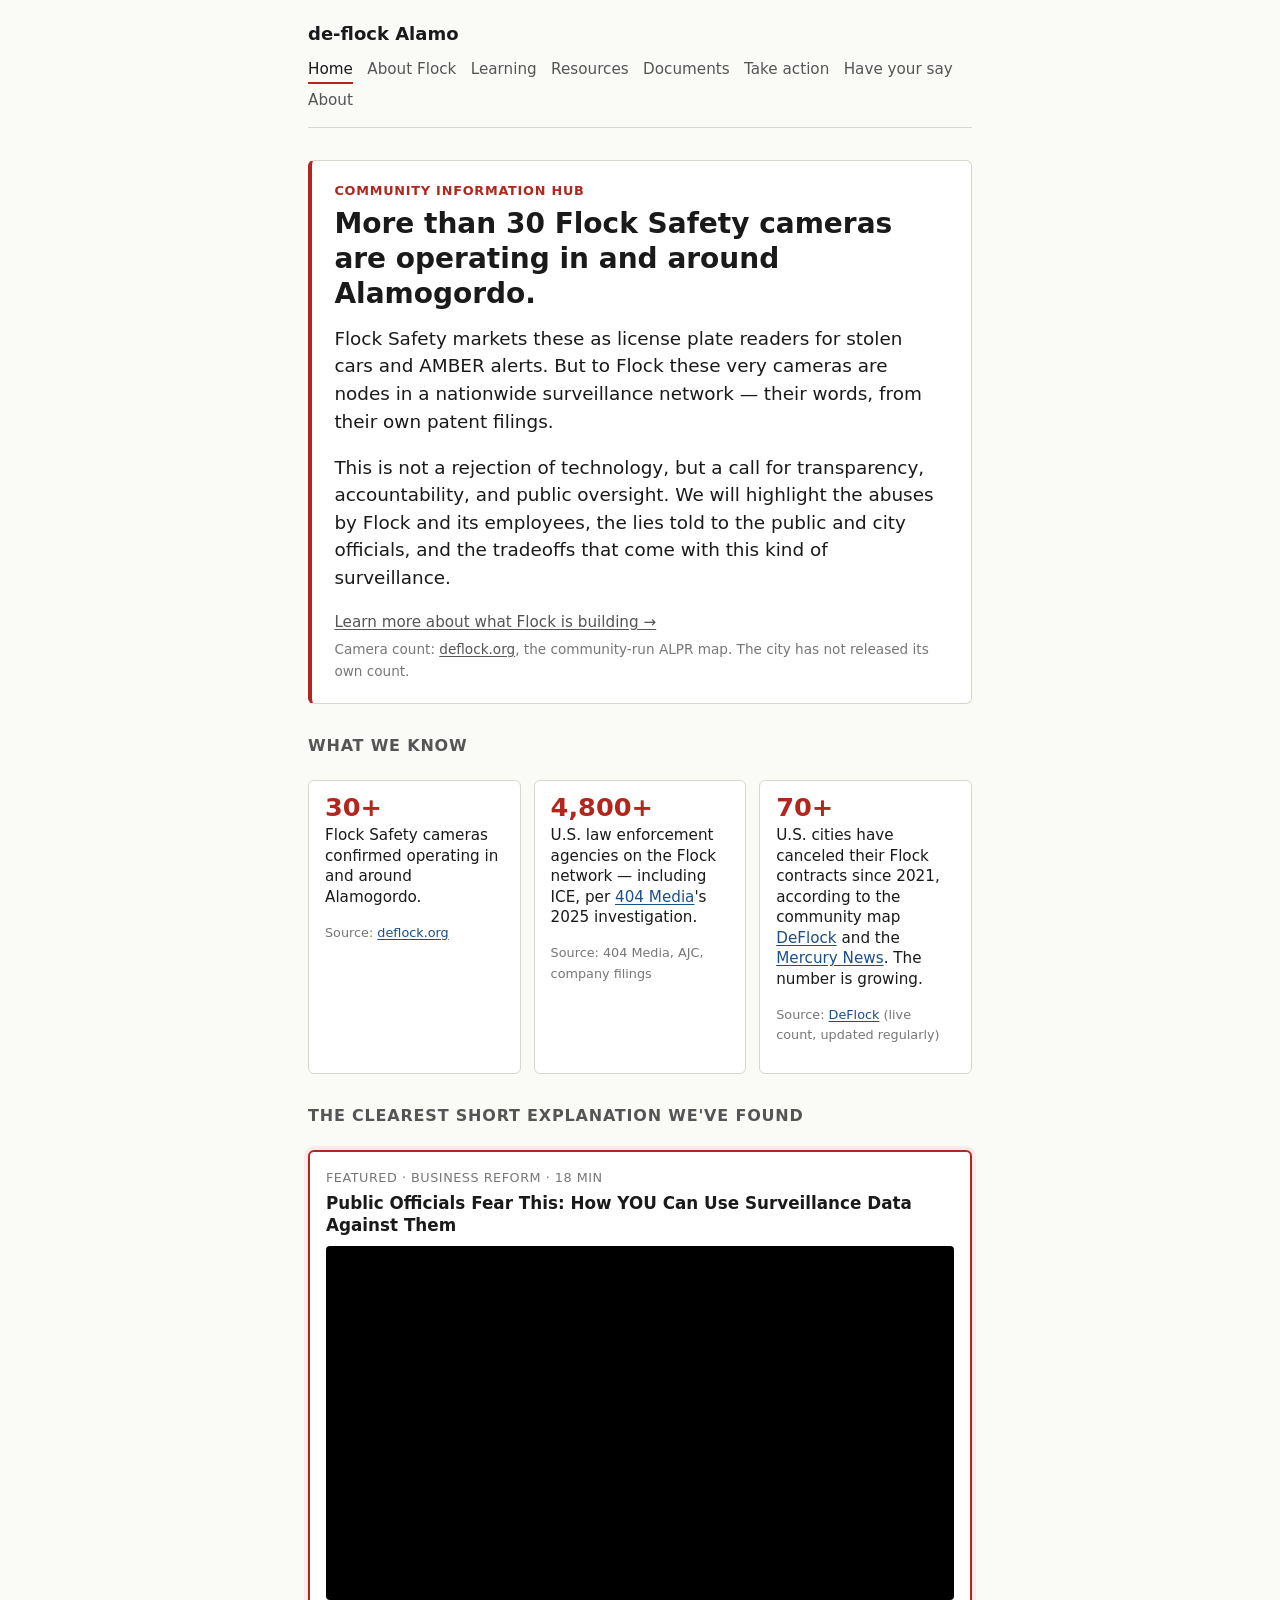
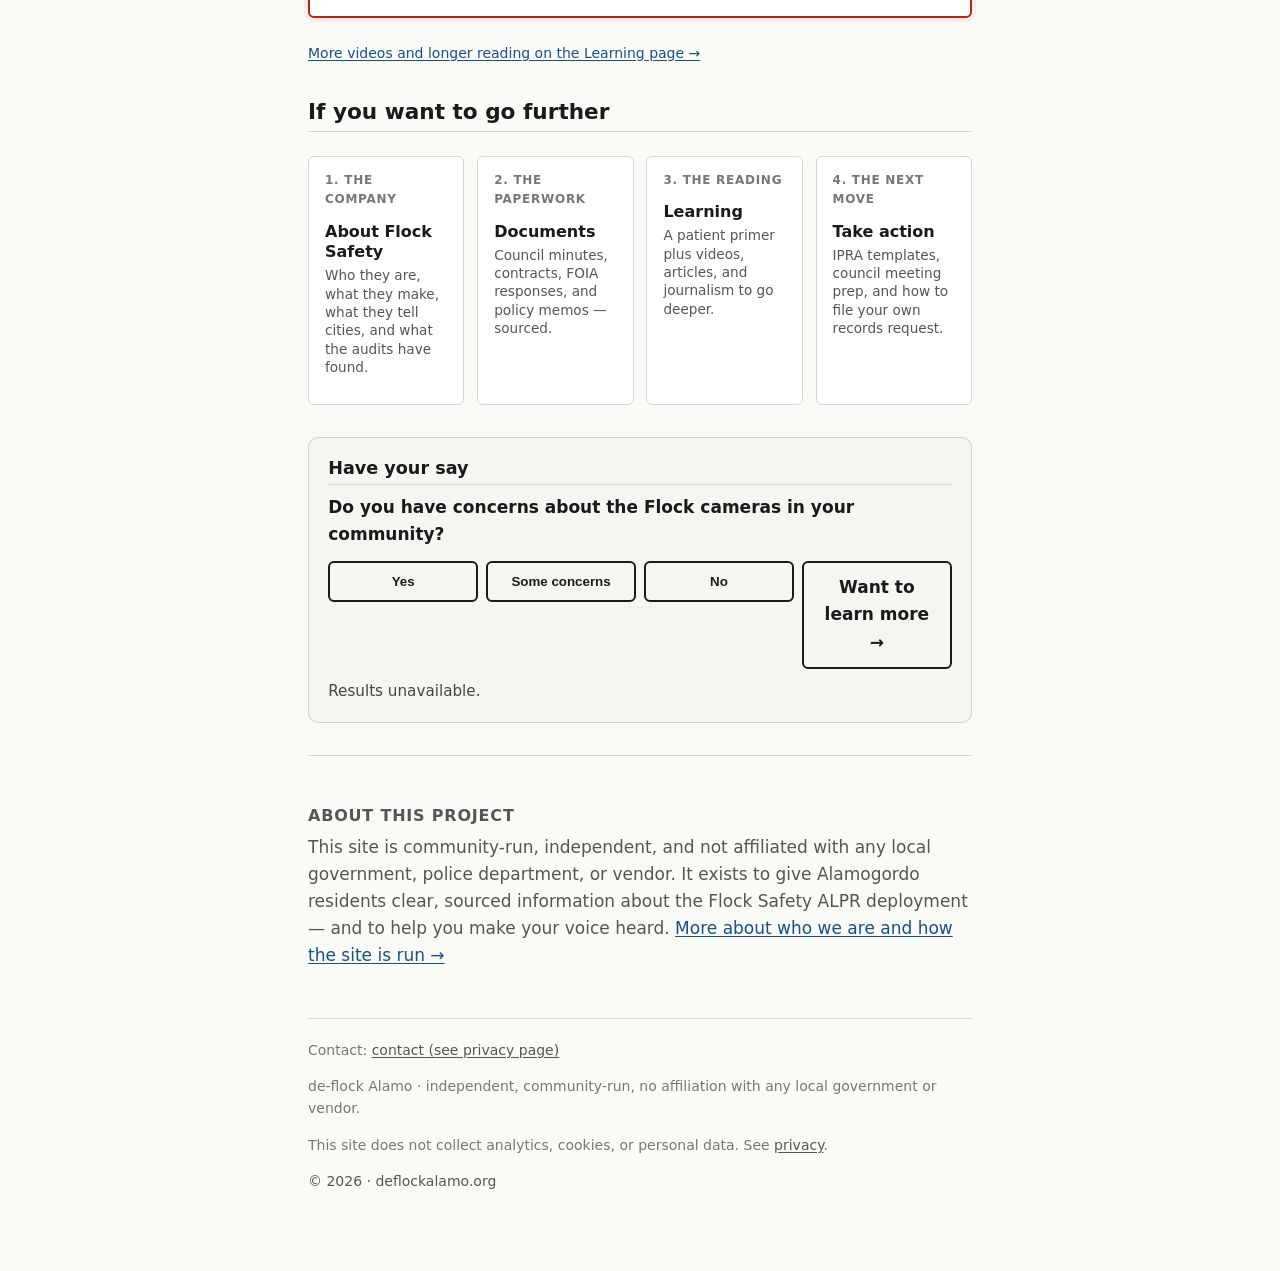
==== commit 51e1d91f: "Stop stretching poll rows to match wrapping link Follow-up to 00701e5. That commit equalized button " ====
--- a/index.html
+++ b/index.html
@@ -274,7 +274,7 @@
       <section class="quick-poll" aria-labelledby="poll-h" style="padding:1.2rem 1.2rem;margin:2rem 0 1.5rem;border:1px solid rgba(127,127,127,0.3);border-radius:10px;background:rgba(127,127,127,0.04)">
         <h2 id="poll-h" style="margin-top:0; font-size:1.1rem">Have your say</h2>
         <p style="margin:0.4rem 0 0.8rem"><strong>Do you have concerns about the Flock cameras in your community?</strong></p>
-        <div id="home-poll" style="display:grid;gap:0.5rem;grid-template-columns:repeat(auto-fit,minmax(140px,1fr));margin:0.6rem 0">
+        <div id="home-poll" style="display:grid;gap:0.5rem;grid-template-columns:repeat(auto-fit,minmax(140px,1fr));align-items:start;margin:0.6rem 0">
           <button type="button" data-answer="yes"   style="padding:0.7rem 0.8rem;font-weight:600;border:2px solid currentColor;background:transparent;color:inherit;border-radius:6px;cursor:pointer;width:100%;text-align:center">Yes</button>
           <button type="button" data-answer="some"  style="padding:0.7rem 0.8rem;font-weight:600;border:2px solid currentColor;background:transparent;color:inherit;border-radius:6px;cursor:pointer;width:100%;text-align:center">Some concerns</button>
           <button type="button" data-answer="no"    style="padding:0.7rem 0.8rem;font-weight:600;border:2px solid currentColor;background:transparent;color:inherit;border-radius:6px;cursor:pointer;width:100%;text-align:center">No</button>
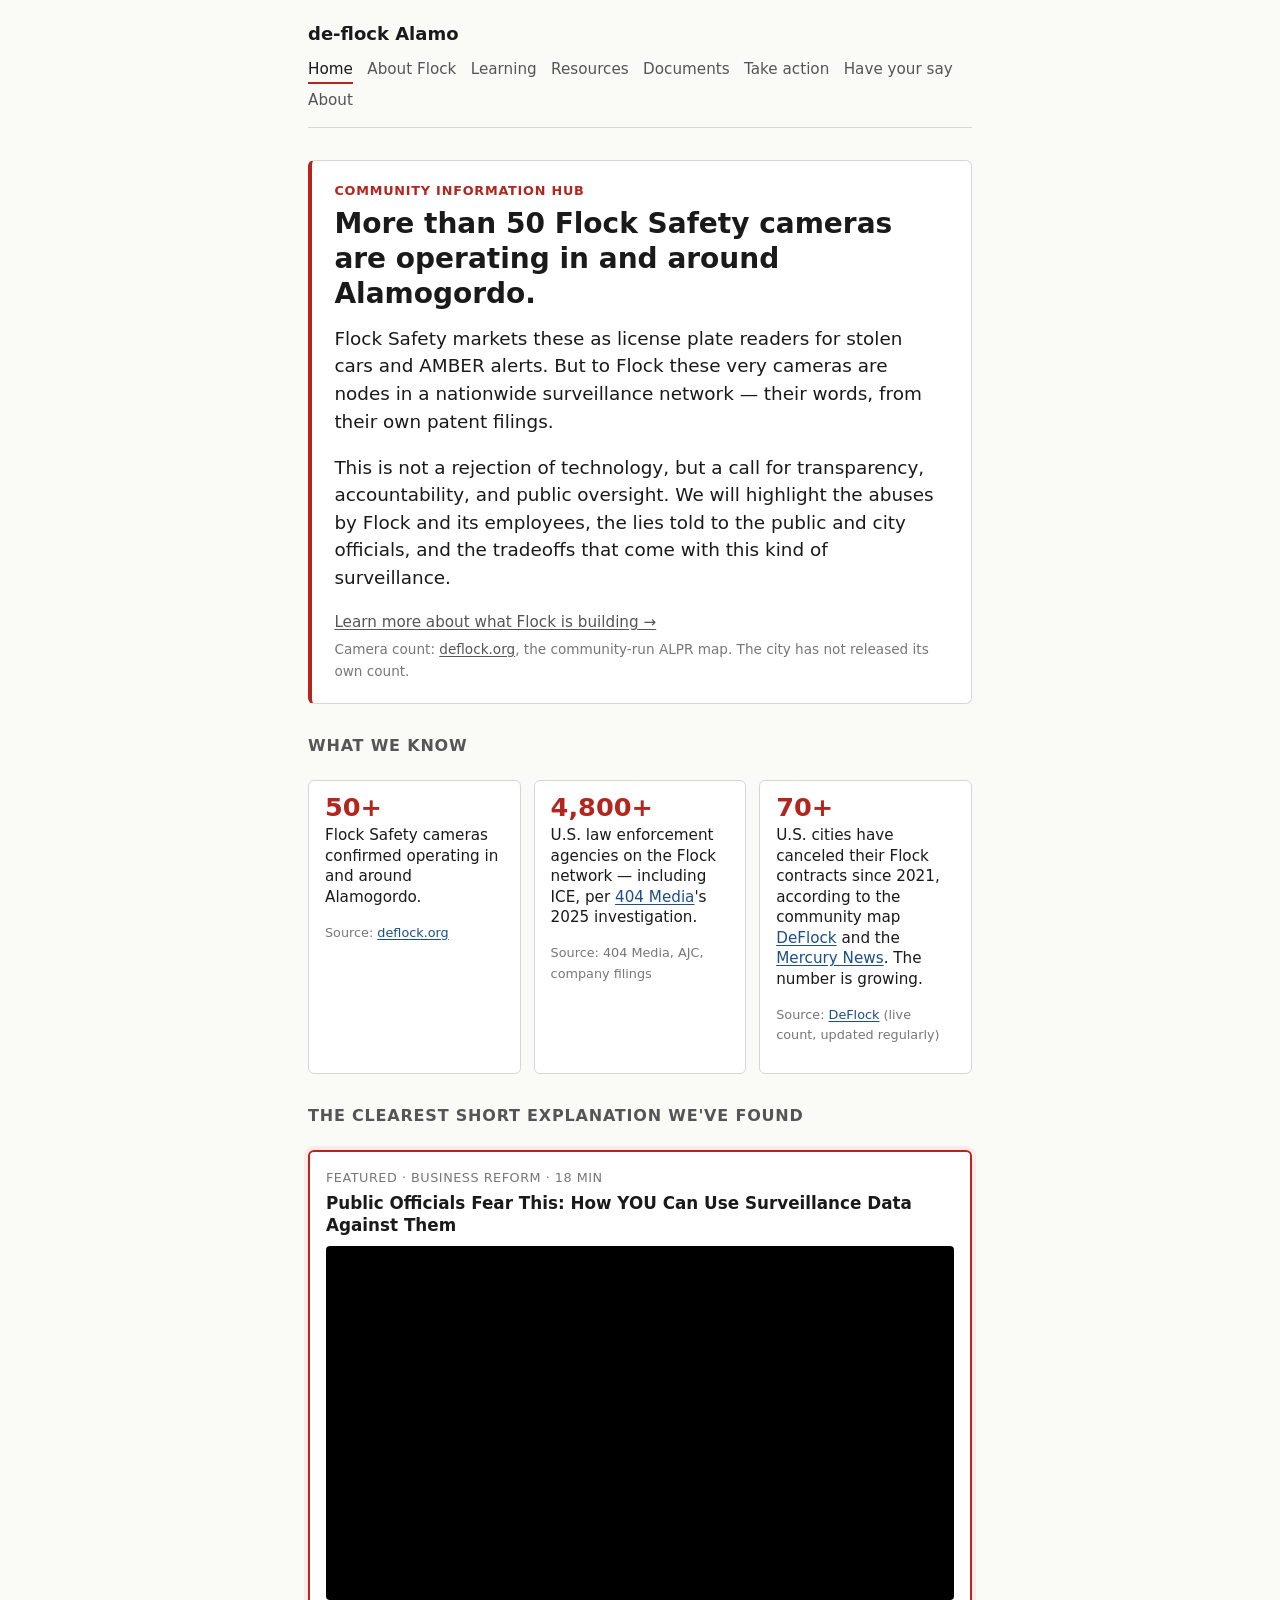
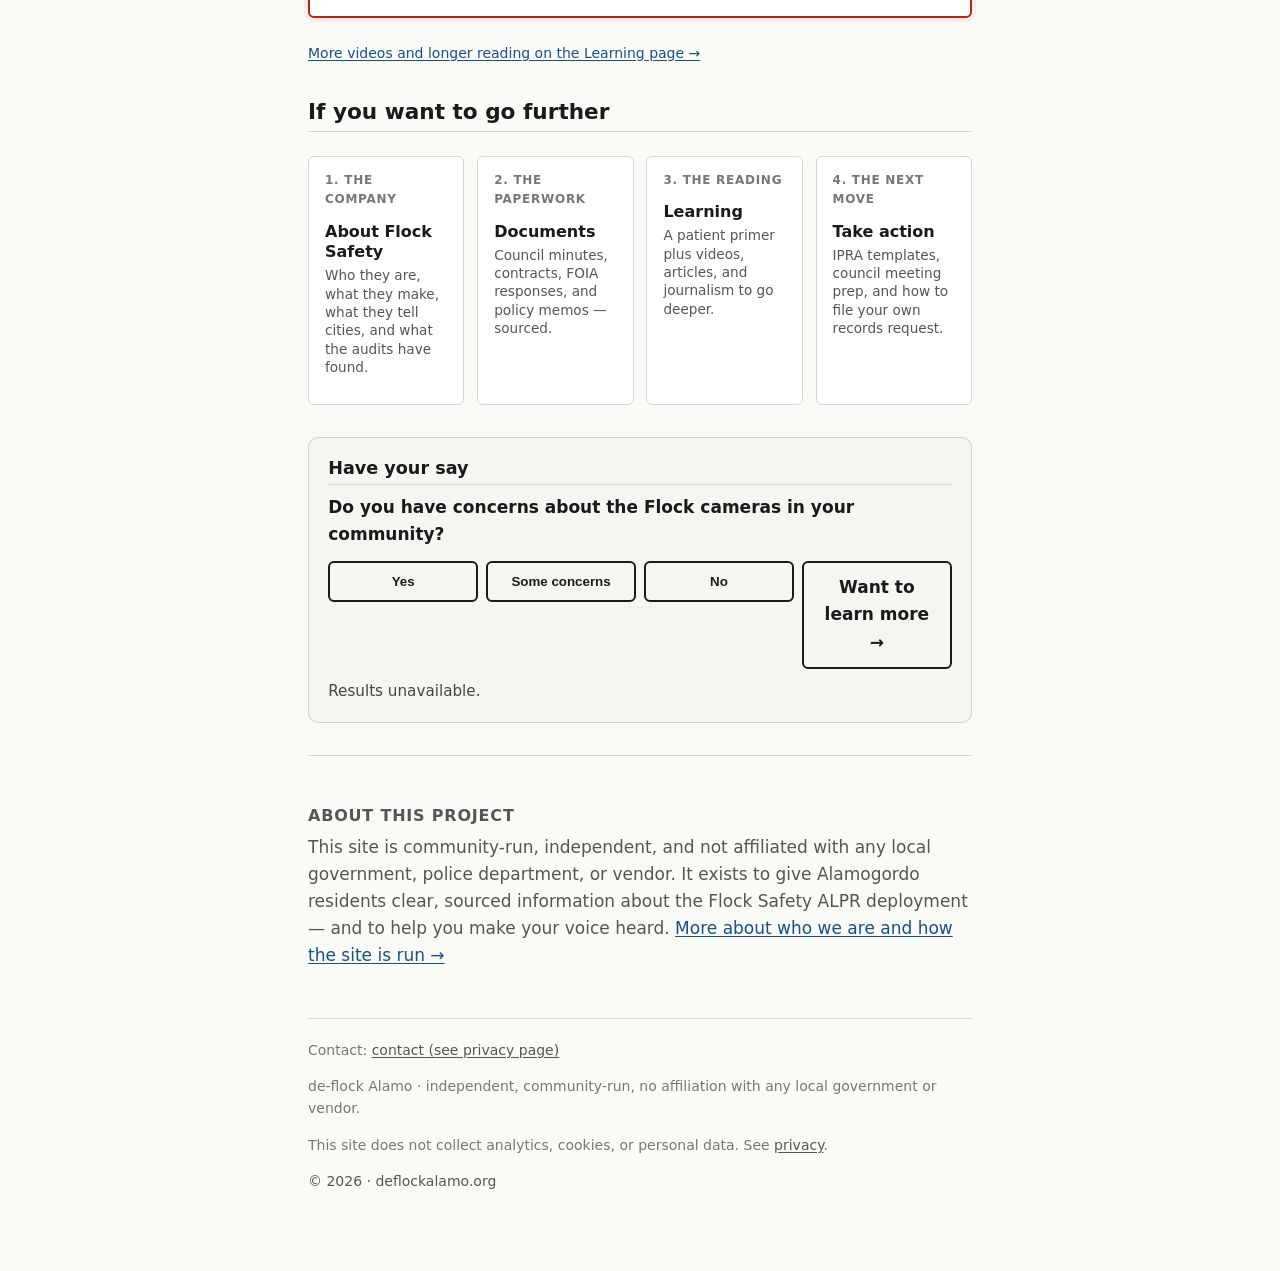
==== commit 0d864d48: "Surface IPRA-returned Flock contract; rewrite 'What it costs' on About Flock Wires the June 2026 IPR" ====
--- a/index.html
+++ b/index.html
@@ -4,11 +4,11 @@
   <meta charset="utf-8">
   <meta name="viewport" content="width=device-width, initial-scale=1">
   <title data-default="Home">Home</title>
-  <meta name="description" content="More than 30 Flock Safety license plate reader cameras are operating in and around Alamogordo, NM. Here's what that means — and what you can do about it.">
+  <meta name="description" content="More than 50 Flock Safety license plate reader cameras are operating in and around Alamogordo, NM. Here's what that means — and what you can do about it.">
   <meta name="color-scheme" content="light dark">
   <meta name="robots" content="index, follow">
   <meta property="og:title" content="Flock ALPRs in Alamogordo — what you should know">
-  <meta property="og:description" content="More than 30 Flock Safety license plate reader cameras are operating in and around Alamogordo. Here's what that means, what the city hasn't told us, and what residents can do.">
+  <meta property="og:description" content="More than 50 Flock Safety license plate reader cameras are operating in and around Alamogordo. Here's what that means, what the city hasn't told us, and what residents can do.">
   <meta property="og:type" content="website">
   <link rel="stylesheet" href="assets/style.css">
   <link rel="icon" href="data:image/svg+xml,%3Csvg xmlns='http://www.w3.org/2000/svg' viewBox='0 0 64 64'%3E%3Crect width='64' height='64' rx='10' fill='%23b3261e'/%3E%3Ctext x='32' y='44' text-anchor='middle' font-family='system-ui' font-size='38' font-weight='700' fill='white'%3ED%3C/text%3E%3C/svg%3E">
@@ -176,7 +176,7 @@
 
       <section class="hero" aria-labelledby="hero-h">
         <p class="eyebrow" data-cfg="heroEyebrow">Community information hub</p>
-        <h1 id="hero-h">More than 30 Flock Safety cameras are operating in and around Alamogordo.</h1>
+        <h1 id="hero-h">More than 50 Flock Safety cameras are operating in and around Alamogordo.</h1>
         <p class="lede">
           Flock Safety markets these as license plate readers for stolen cars and AMBER alerts.
           But to Flock these very cameras are nodes in a nationwide surveillance network
@@ -203,7 +203,7 @@
         <h2 id="facts-h" style="font-size:1rem; text-transform:uppercase; letter-spacing:0.05em; color:var(--fg-muted); border:none; padding:0">What we know</h2>
         <div class="facts">
           <div class="fact">
-            <p class="num">30+</p>
+            <p class="num">50+</p>
             <p class="label">Flock Safety cameras confirmed operating in and around Alamogordo.</p>
             <p class="src">Source: <a href="https://deflock.org/" rel="noopener">deflock.org</a></p>
           </div>
